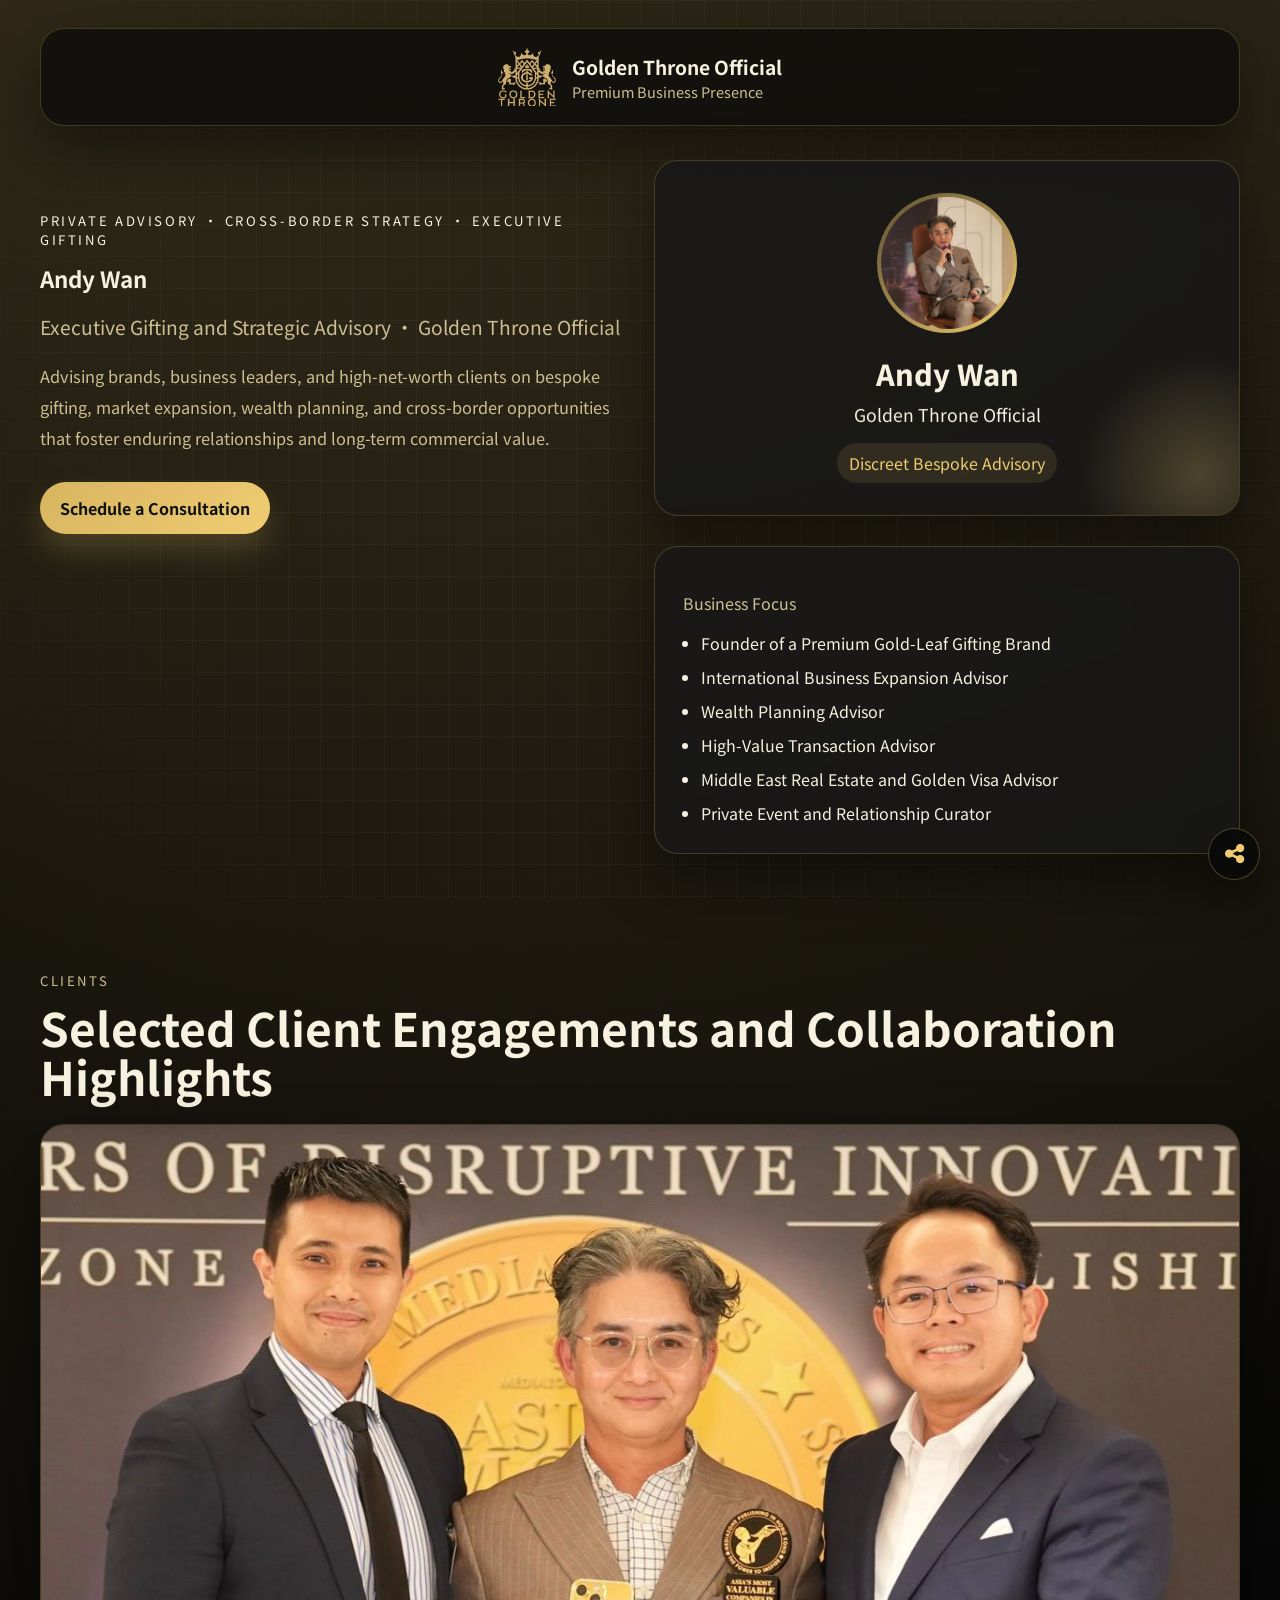
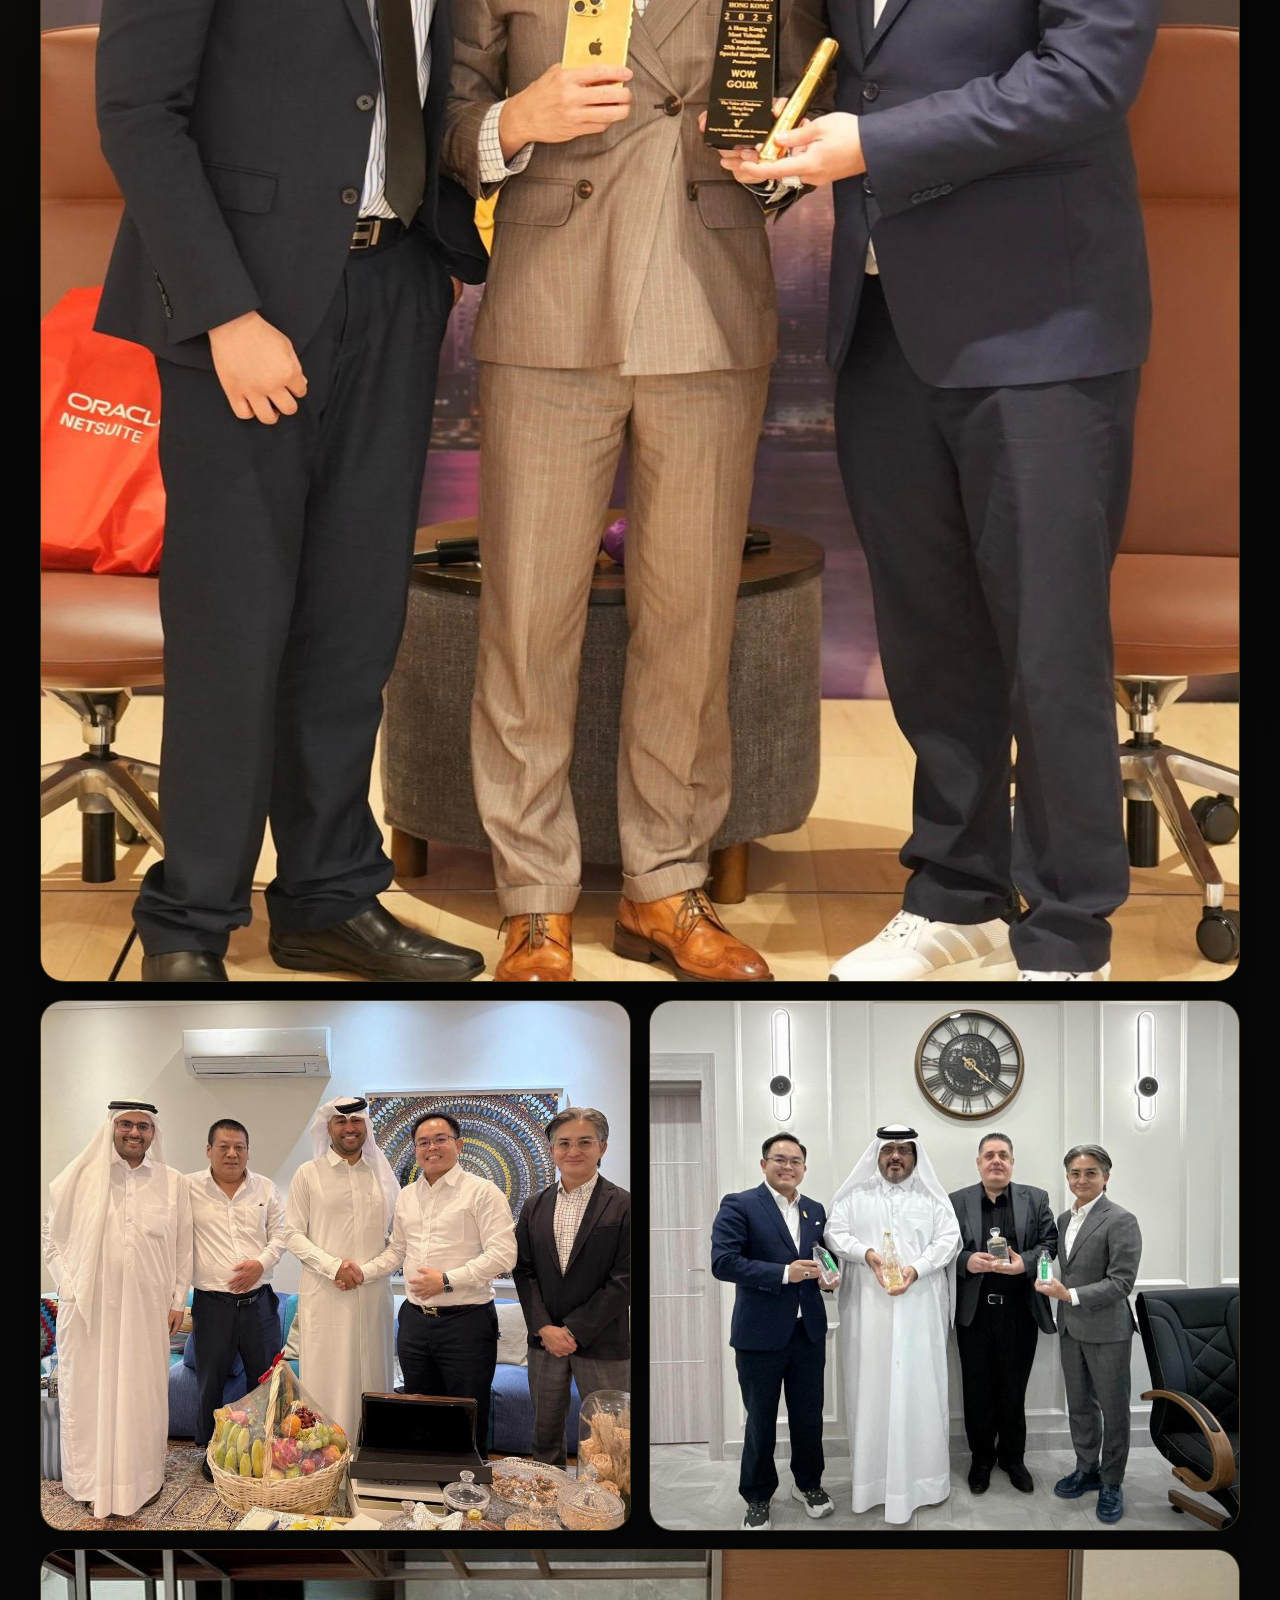
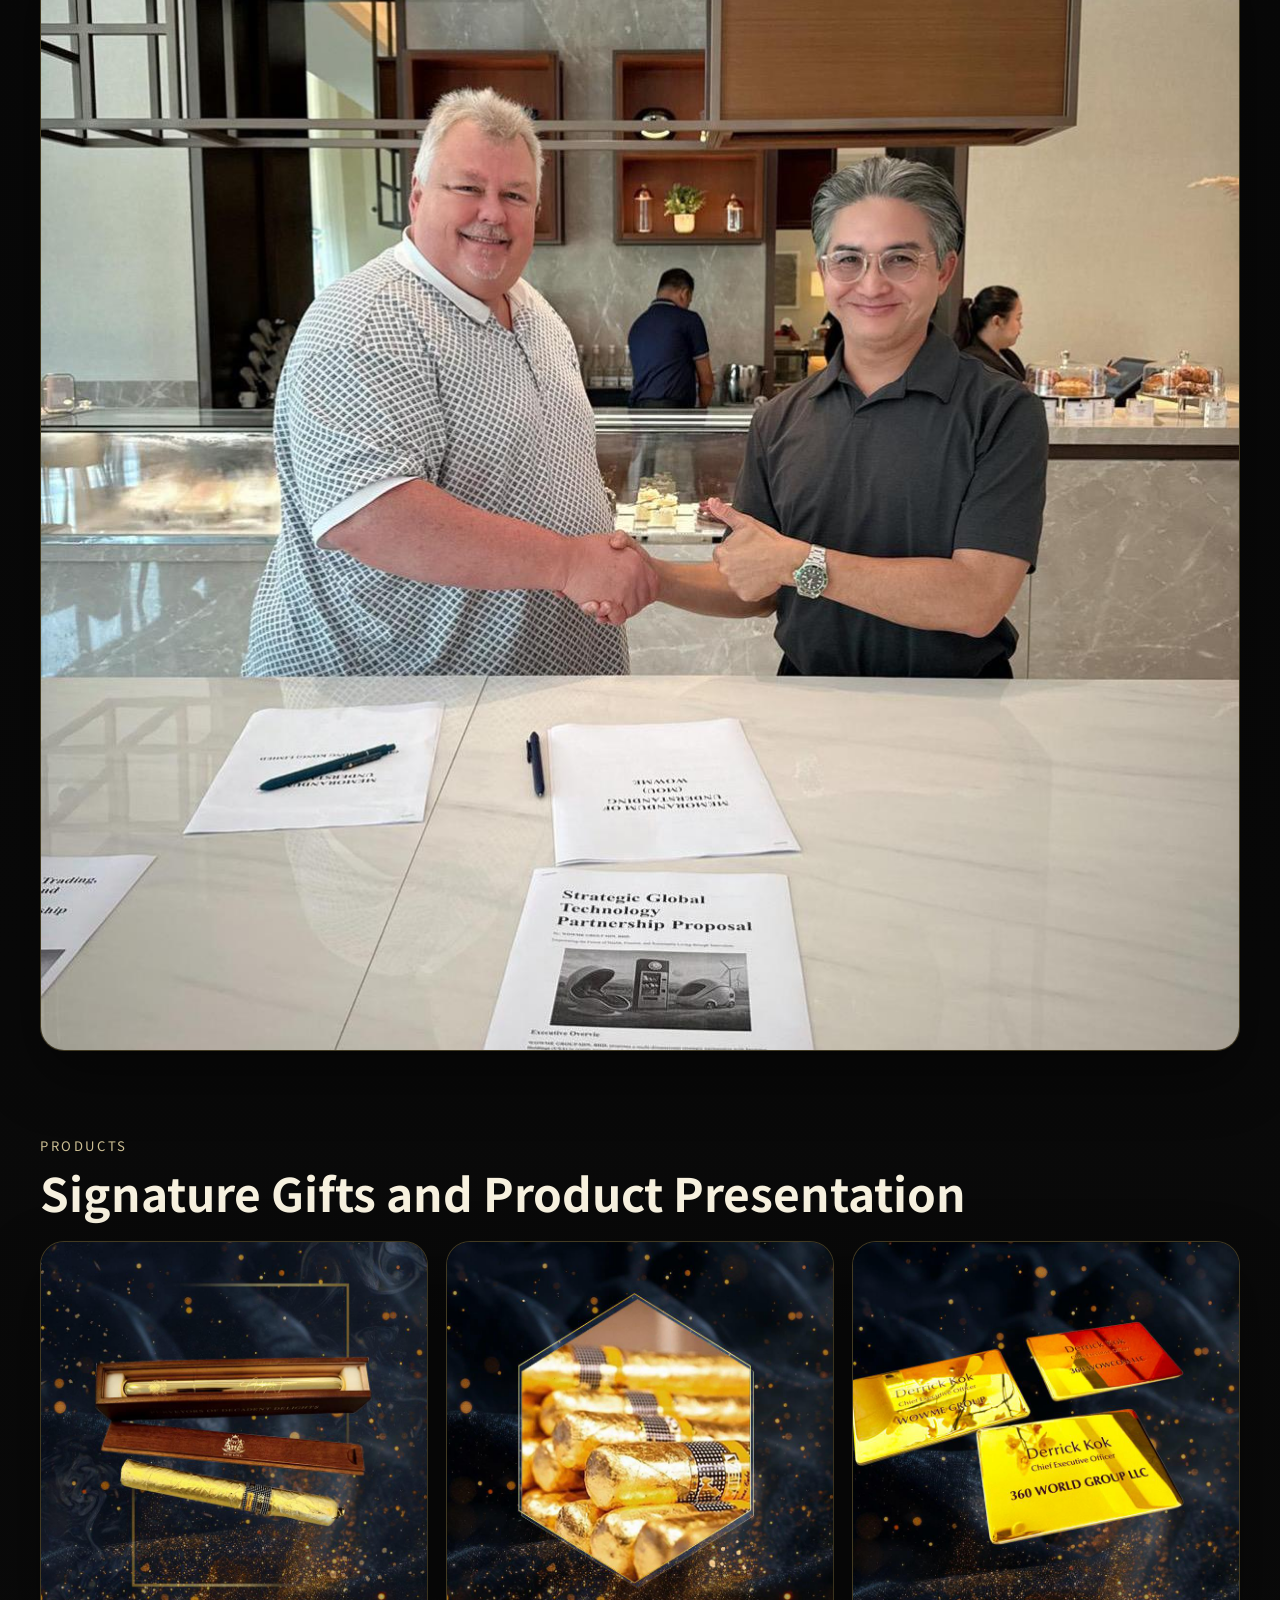
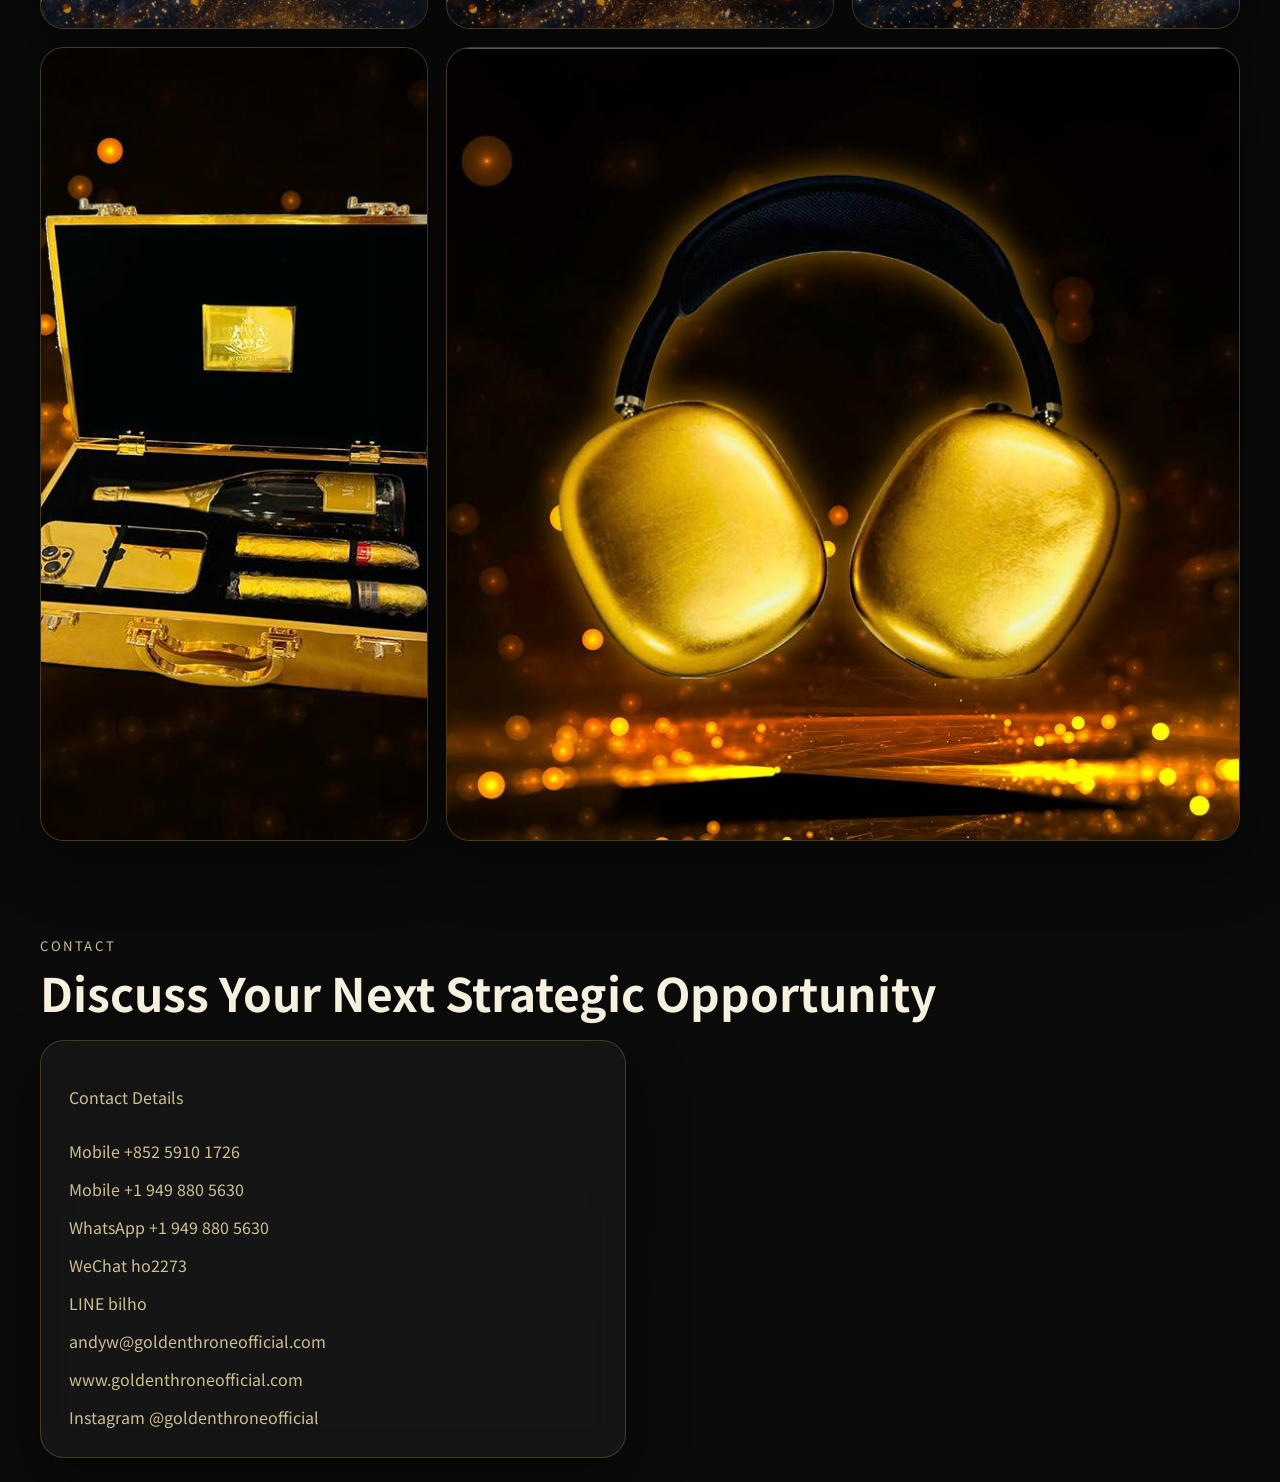
==== index.html @ 856edc9c "Add Andy namecard site and VPS deploy scripts for card3.cyber.beast.tech. Co-authored-by: Cursor <cu" ====
<!DOCTYPE html>
<html lang="en">
<head>
  <meta charset="UTF-8" />
  <meta name="viewport" content="width=device-width, initial-scale=1.0" />
  <title>Andy | Golden Throne Official</title>
  <meta name="description" content="Andy Wan | Executive gifting, strategic advisory, wealth planning, and international business development. Official website for Golden Throne Official." />
  <link rel="preconnect" href="https://fonts.googleapis.com" />
  <link rel="preconnect" href="https://fonts.gstatic.com" crossorigin />
  <link href="https://fonts.googleapis.com/css2?family=Noto+Sans+TC:wght@400;500;600;700;800&family=Playfair+Display:wght@600;700;800&display=swap" rel="stylesheet" />
  <link rel="stylesheet" href="https://cdnjs.cloudflare.com/ajax/libs/font-awesome/6.7.2/css/all.min.css" integrity="sha512-Evv84Mr4kqVGRNSgIGL/F/aIDqQb7xQ2vcrdIwxfjThSH8CSR7PBEakCr51Ck+w+/U6swU2Im1vVX0SVk9ABhg==" crossorigin="anonymous" referrerpolicy="no-referrer" />
  <link rel="stylesheet" href="styles.css" />
</head>
<body>
  <div class="page-shell">
    <header class="hero">
      <nav class="topbar">
        <div class="brand-mark">
          <img src="img/gt-logo.png" alt="Golden Throne Official logo" />
        </div>
        <div class="brand-copy">
          <span class="brand-title">Golden Throne Official</span>
          <span class="brand-subtitle">Premium Business Presence</span>
        </div>
      </nav>

      <div class="hero-grid">
        <div class="hero-copy reveal">
          <p class="eyebrow">Private Advisory · Cross-Border Strategy · Executive Gifting</p>
          <h1>Andy Wan</h1>
          <p class="hero-role">Executive Gifting and Strategic Advisory · Golden Throne Official</p>
          <p class="hero-description">
            Advising brands, business leaders, and high-net-worth clients on bespoke gifting, market expansion, wealth planning, and cross-border opportunities that foster enduring relationships and long-term commercial value.
          </p>

          <div class="hero-actions">
            <a class="button button-primary" href="#contact">Schedule a Consultation</a>
          </div>
        </div>

        <div class="hero-visual reveal">
          <div class="portrait-card floating-card">
            <div class="portrait-ring">
              <img class="portrait-avatar-image" src="img/goldenthrone-profilepic.jpeg" alt="Andy profile photo" />
            </div>
            <div class="portrait-content">
              <p class="portrait-name">Andy Wan</p>
              <p class="portrait-company">Golden Throne Official</p>
              <p class="portrait-tag">Discreet Bespoke Advisory</p>
            </div>
          </div>

          <div class="highlight-panel">
            <p class="panel-label">Business Focus</p>
            <ul>
              <li>Founder of a Premium Gold-Leaf Gifting Brand</li>
              <li>International Business Expansion Advisor</li>
              <li>Wealth Planning Advisor</li>
              <li>High-Value Transaction Advisor</li>
              <li>Middle East Real Estate and Golden Visa Advisor</li>
              <li>Private Event and Relationship Curator</li>
            </ul>
          </div>
        </div>
      </div>
    </header>

    <main>
      <section class="section reveal" id="clients">
        <div class="section-heading">
          <p class="section-kicker">Clients</p>
          <h2>Selected Client Engagements and Collaboration Highlights</h2>
        </div>
        <div class="gallery-grid gallery-grid-clients">
          <figure class="gallery-card gallery-card-large">
            <img src="img/goldenthrone-clients1.jpeg" alt="Golden Throne client photo 1" />
          </figure>
          <figure class="gallery-card">
            <img src="img/goldenthrone-clients2.jpeg" alt="Golden Throne client photo 2" />
          </figure>
          <figure class="gallery-card">
            <img src="img/goldenthrone-clients3.jpeg" alt="Golden Throne client photo 3" />
          </figure>
          <figure class="gallery-card gallery-card-wide">
            <img src="img/goldenthrone-clients4.jpeg" alt="Golden Throne client photo 4" />
          </figure>
        </div>
      </section>

      <section class="section reveal" id="products">
        <div class="section-heading">
          <p class="section-kicker">Products</p>
          <h2>Signature Gifts and Product Presentation</h2>
        </div>
        <div class="gallery-grid gallery-grid-products">
          <figure class="gallery-card">
            <img src="img/goldenthrone-products1.jpeg" alt="Golden Throne product photo 1" />
          </figure>
          <figure class="gallery-card">
            <img src="img/goldenthrone-products2.jpeg" alt="Golden Throne product photo 2" />
          </figure>
          <figure class="gallery-card gallery-card-tall">
            <img src="img/goldenthrone-products3.jpeg" alt="Golden Throne product photo 3" />
          </figure>
          <figure class="gallery-card">
            <img src="img/goldenthrone-products4.jpeg" alt="Golden Throne product photo 4" />
          </figure>
          <figure class="gallery-card gallery-card-wide">
            <img src="img/goldenthrone-products5.jpeg" alt="Golden Throne product photo 5" />
          </figure>
        </div>
      </section>

      <section class="section section-accent reveal" id="contact">
        <div class="section-heading">
          <p class="section-kicker">Contact</p>
          <h2>Discuss Your Next Strategic Opportunity</h2>
        </div>

        <div class="contact-grid">
          <div class="contact-panel">
            <p class="contact-label">Contact Details</p>
            <a href="tel:+85259101726">Mobile +852 5910 1726</a>
            <a href="tel:+19498805630">Mobile +1 949 880 5630</a>
            <a href="https://api.whatsapp.com/send/?phone=19498805630&text=Hello%20I%20am%20" target="_blank" rel="noreferrer">WhatsApp +1 949 880 5630</a>
            <a href="weixin://dl/chat?ho2273">WeChat ho2273</a>
            <a href="https://line.me/ti/p/~bilho" target="_blank" rel="noreferrer">LINE bilho</a>
            <a href="mailto:andyw@goldenthroneofficial.com">andyw@goldenthroneofficial.com</a>
            <a href="https://www.goldenthroneofficial.com" target="_blank" rel="noreferrer">www.goldenthroneofficial.com</a>
            <a href="https://www.instagram.com/goldenthroneofficial/" target="_blank" rel="noreferrer">Instagram @goldenthroneofficial</a>
          </div>
        </div>
      </section>
    </main>

    <div class="floating-contact-widget" aria-label="Quick contact actions">
      <div class="floating-contact-actions" id="floatingContactActions">
        <a class="floating-contact-link" href="tel:+85259101726" aria-label="Call Andy">
          <span class="floating-contact-icon" aria-hidden="true"><i class="fa-solid fa-phone"></i></span>
        </a>
        <a class="floating-contact-link" href="https://wa.me/85259101726" target="_blank" rel="noreferrer" aria-label="Chat on WhatsApp">
          <span class="floating-contact-icon" aria-hidden="true"><i class="fa-brands fa-whatsapp"></i></span>
        </a>
        <a class="floating-contact-link" href="weixin://dl/chat?ho2273" aria-label="Chat on WeChat">
          <span class="floating-contact-icon" aria-hidden="true"><i class="fa-brands fa-weixin"></i></span>
        </a>
        <a class="floating-contact-link" href="https://line.me/ti/p/~bilho" target="_blank" rel="noreferrer" aria-label="Chat on LINE">
          <span class="floating-contact-icon" aria-hidden="true"><i class="fa-brands fa-line"></i></span>
        </a>
        <a class="floating-contact-link" href="mailto:andyw@goldenthroneofficial.com" aria-label="Email Andy">
          <span class="floating-contact-icon" aria-hidden="true"><i class="fa-solid fa-envelope"></i></span>
        </a>
        <a class="floating-contact-link" href="https://www.instagram.com/goldenthroneofficial/" target="_blank" rel="noreferrer" aria-label="Follow on Instagram">
          <span class="floating-contact-icon" aria-hidden="true"><i class="fa-brands fa-instagram"></i></span>
        </a>
      </div>
      <button class="floating-contact-toggle" id="floatingContactToggle" type="button" aria-label="Open contact actions" aria-expanded="false" aria-controls="floatingContactActions">
        <span class="floating-contact-icon" aria-hidden="true"><i class="fa-solid fa-share-nodes"></i></span>
      </button>
    </div>
  </div>

  <script src="script.js"></script>
</body>
</html>
---- styles.css ----
:root {
  --bg: #090909;
  --bg-soft: #121212;
  --panel: rgba(24, 24, 24, 0.82);
  --panel-border: rgba(255, 215, 90, 0.2);
  --text: #f7f1df;
  --muted: #cdbf94;
  --gold: #d7b45f;
  --gold-strong: #f0cd72;
  --shadow: 0 24px 60px rgba(0, 0, 0, 0.45);
}

* {
  box-sizing: border-box;
}

html {
  scroll-behavior: smooth;
}

body {
  margin: 0;
  font-family: 'Noto Sans TC', sans-serif;
  background:
    radial-gradient(circle at top left, rgba(215, 180, 95, 0.18), transparent 30%),
    radial-gradient(circle at top right, rgba(240, 205, 114, 0.1), transparent 25%),
    linear-gradient(180deg, #050505 0%, #0b0b0b 100%);
  color: var(--text);
}

body::before {
  content: '';
  position: fixed;
  inset: 0;
  pointer-events: none;
  background-image: linear-gradient(rgba(255,255,255,0.03) 1px, transparent 1px), linear-gradient(90deg, rgba(255,255,255,0.03) 1px, transparent 1px);
  background-size: 32px 32px;
  mask-image: radial-gradient(circle at center, black 55%, transparent 100%);
}

img {
  max-width: 100%;
  display: block;
}

.page-shell {
  width: min(1200px, calc(100% - 32px));
  margin: 0 auto;
}

.brand-title,
.portrait-name,
.section-heading h2,
.hero h1 {
  overflow-wrap: anywhere;
}

.hero {
  min-height: 100vh;
  padding: 28px 0 56px;
}

.topbar {
  display: flex;
  align-items: center;
  justify-content: center;
  gap: 16px;
  padding: 19px 22px;
  margin-bottom: 40px;
  border: 1px solid var(--panel-border);
  border-radius: 24px;
  background: rgba(10, 10, 10, 0.72);
  backdrop-filter: blur(16px);
  box-shadow: var(--shadow);
}

.brand-mark {
  width: 58px;
  height: 58px;
  display: grid;
  place-items: center;
  border-radius: 0;
  background: transparent;
  color: inherit;
  font-weight: 800;
  overflow: hidden;
}

.brand-copy {
  margin-right: 0;
}

.brand-mark img {
  width: 100%;
  height: 100%;
  object-fit: contain;
}

.brand-title,
.brand-subtitle {
  display: block;
}

.brand-title {
  font-weight: 700;
  font-size: 1.2rem;
}

.brand-subtitle {
  font-size: 0.91rem;
}

.brand-subtitle,
.hero-description,
.section-kicker,
.contact-label,
.panel-label,
.markets-label,
.form-note,
.service-card p,
.about-card p,
.contact-panel a,
.hero-role {
  color: var(--muted);
}

.topbar-link,
.button {
  text-decoration: none;
  transition: transform 0.25s ease, box-shadow 0.25s ease, background 0.25s ease;
}

.topbar-link {
  color: #111;
  background: linear-gradient(135deg, var(--gold), var(--gold-strong));
  padding: 12px 18px;
  border-radius: 999px;
  font-weight: 700;
  white-space: nowrap;
}

.hero-grid,
.about-grid,
.contact-grid {
  display: grid;
  gap: 28px;
  grid-template-columns: repeat(2, minmax(0, 1fr));
}

.hero-stats {
  grid-column: 1 / -1;
}

.hero-copy {
  padding: 32px 0;
}

.eyebrow,
.section-kicker {
  text-transform: uppercase;
  letter-spacing: 0.2em;
  font-size: 0.82rem;
}

.section-heading h2 {
  margin: 0;
  line-height: 1.05;
}

.hero h1 {
  font-size: 1.4rem;
  font-family: 'Noto Sans TC', sans-serif;
  font-weight: 700;
  margin: 12px 0 4px;
  color: var(--text);
}

.hero-role {
  font-size: 1.2rem;
  margin-bottom: 20px;
}

.hero-description {
  max-width: 640px;
  font-size: 1.02rem;
  line-height: 1.9;
}

.hero-actions {
  display: flex;
  flex-wrap: wrap;
  gap: 14px;
  margin: 28px 0 30px;
}

.button {
  display: inline-flex;
  align-items: center;
  justify-content: center;
  min-width: 148px;
  padding: 14px 20px;
  border-radius: 999px;
  font-weight: 700;
}

.button-primary {
  color: #111;
  background: linear-gradient(135deg, var(--gold), var(--gold-strong));
  box-shadow: 0 16px 30px rgba(215, 180, 95, 0.22);
}

.button-secondary {
  color: var(--text);
  border: 1px solid var(--panel-border);
  background: rgba(255, 255, 255, 0.03);
}

.hero-stats,
.market-tags,
.services-grid {
  display: grid;
  gap: 16px;
}

.hero-stats {
  grid-template-columns: repeat(3, minmax(0, 1fr));
}

.stat-card,
.about-card,
.markets-card,
.service-card,
.contact-panel,
.inquiry-form,
.highlight-panel,
.portrait-card {
  border: 1px solid var(--panel-border);
  background: var(--panel);
  backdrop-filter: blur(18px);
  border-radius: 24px;
  box-shadow: var(--shadow);
}

.stat-card {
  padding: 18px;
}

.stat-card strong {
  display: block;
  color: var(--gold-strong);
  font-size: 1.4rem;
}

.hero-visual {
  position: relative;
  display: grid;
  align-content: center;
  gap: 24px;
}

.portrait-card {
  padding: 32px;
  position: relative;
  overflow: hidden;
  display: flex;
  flex-direction: column;
  align-items: center;
  text-align: center;
}

.portrait-card::after {
  content: '';
  position: absolute;
  inset: auto -80px -80px auto;
  width: 240px;
  height: 240px;
  background: radial-gradient(circle, rgba(240, 205, 114, 0.24), transparent 70%);
}

.portrait-ring {
  width: 140px;
  height: 140px;
  margin: 0 auto 20px;
  padding: 4px;
  border-radius: 50%;
  background: linear-gradient(135deg, rgba(215, 180, 95, 0.35), rgba(240, 205, 114, 1));
}

.portrait-avatar {
  width: 100%;
  height: 100%;
  display: grid;
  place-items: center;
  border-radius: 50%;
  background: linear-gradient(135deg, #2f2f2f, #0d0d0d);
  color: var(--gold-strong);
  font-family: 'Playfair Display', serif;
  font-size: 3rem;
  font-weight: 800;
}

.portrait-avatar-image {
  width: 100%;
  height: 100%;
  object-fit: cover;
  border-radius: 50%;
  display: block;
}

.portrait-name {
  font-size: 1.8rem;
  font-weight: 800;
  margin: 0 0 8px;
}

.portrait-company,
.portrait-tag {
  margin: 0;
}

.portrait-company {
  font-size: 1.1rem;
}

.portrait-tag {
  display: inline-flex;
  margin-top: 16px;
  padding: 8px 12px;
  border-radius: 999px;
  background: rgba(215, 180, 95, 0.12);
  color: var(--gold-strong);
}

.highlight-panel {
  padding: 28px;
}

.highlight-panel ul {
  margin: 14px 0 0;
  padding-left: 18px;
  display: grid;
  gap: 10px;
}

.section {
  padding: 48px 0 24px;
}

.section-dark,
.section-accent {
  margin-top: 10px;
}

.section-heading {
  margin-bottom: 24px;
}

.section-heading h2 {
  font-family: 'Noto Sans TC', sans-serif;
  font-size: clamp(1.6rem, 4vw, 2.88rem);
  font-weight: 700;
}

.about-card,
.markets-card,
.contact-panel,
.inquiry-form {
  padding: 28px;
}

.about-card p {
  line-height: 1.9;
}

.market-tags {
  grid-template-columns: repeat(3, minmax(0, 1fr));
  margin-top: 18px;
}

.market-tags span {
  display: inline-flex;
  justify-content: center;
  padding: 12px 10px;
  border-radius: 14px;
  border: 1px solid rgba(240, 205, 114, 0.18);
  background: rgba(255, 255, 255, 0.03);
}

.services-grid {
  grid-template-columns: repeat(3, minmax(0, 1fr));
}

.gallery-grid {
  display: grid;
  gap: 18px;
}

.gallery-grid-clients {
  grid-template-columns: repeat(2, minmax(0, 1fr));
}

.gallery-grid-products {
  grid-template-columns: repeat(3, minmax(0, 1fr));
}

.gallery-card {
  margin: 0;
  min-height: 320px;
  overflow: hidden;
  border: 1px solid var(--panel-border);
  background: var(--panel);
  border-radius: 24px;
  box-shadow: var(--shadow);
  position: relative;
}

.gallery-card img {
  width: 100%;
  height: 100%;
  object-fit: cover;
  transition: transform 0.45s ease, filter 0.45s ease;
}

.gallery-card:hover img {
  transform: scale(1.04);
  filter: saturate(1.05) contrast(1.02);
}

.gallery-card-large {
  grid-column: span 2;
  min-height: 360px;
}

.gallery-card-wide {
  grid-column: span 2;
  min-height: 340px;
}

.gallery-card-tall {
  grid-column: span 1;
  grid-row: span 1;
  min-height: 320px;
}

.service-card {
  padding: 24px;
  transform-style: preserve-3d;
}

.service-card span {
  color: var(--gold-strong);
  font-weight: 800;
}

.service-card h3 {
  margin: 14px 0 10px;
}

.contact-panel {
  display: grid;
  gap: 14px;
}

.contact-panel a {
  text-decoration: none;
  overflow-wrap: anywhere;
}

.inquiry-form {
  display: grid;
  gap: 16px;
}

.inquiry-form label {
  display: grid;
  gap: 8px;
}

.inquiry-form span {
  color: var(--text);
  font-weight: 600;
}

.inquiry-form input,
.inquiry-form textarea {
  width: 100%;
  border: 1px solid rgba(240, 205, 114, 0.16);
  border-radius: 16px;
  background: rgba(255, 255, 255, 0.04);
  color: var(--text);
  padding: 14px 16px;
  font: inherit;
}

.inquiry-form input:focus,
.inquiry-form textarea:focus {
  outline: 1px solid rgba(240, 205, 114, 0.45);
  border-color: rgba(240, 205, 114, 0.45);
}

.button-full {
  width: 100%;
  border: 0;
  cursor: pointer;
}

.floating-contact-widget {
  position: fixed;
  right: 20px;
  bottom: 20px;
  z-index: 30;
  display: flex;
  flex-direction: column;
  align-items: flex-end;
  gap: 10px;
}

.floating-contact-actions {
  display: flex;
  flex-direction: column;
  align-items: flex-end;
  gap: 10px;
  opacity: 0;
  transform: translateY(8px) scale(0.96);
  pointer-events: none;
  transition: opacity 0.22s ease, transform 0.22s ease;
}

.floating-contact-widget.is-open .floating-contact-actions {
  opacity: 1;
  transform: translateY(0) scale(1);
  pointer-events: auto;
}

.floating-contact-link,
.floating-contact-toggle {
  display: inline-flex;
  align-items: center;
  justify-content: center;
  width: 52px;
  height: 52px;
  border-radius: 50%;
  border: 1px solid rgba(240, 205, 114, 0.28);
  background: rgba(10, 10, 10, 0.88);
  backdrop-filter: blur(16px);
  box-shadow: 0 18px 40px rgba(0, 0, 0, 0.35);
  color: var(--text);
  text-decoration: none;
  transition: transform 0.25s ease, background 0.25s ease, border-color 0.25s ease;
}

.floating-contact-toggle {
  cursor: pointer;
}

.floating-contact-link:hover,
.floating-contact-toggle:hover {
  transform: translateY(-2px);
  border-color: rgba(240, 205, 114, 0.5);
  background: rgba(20, 20, 20, 0.94);
}

.floating-contact-widget.is-open .floating-contact-toggle {
  border-color: rgba(240, 205, 114, 0.5);
}

.floating-contact-widget.is-open .floating-contact-toggle .floating-contact-icon {
  transform: rotate(45deg);
}

.floating-contact-icon {
  width: 100%;
  height: 100%;
  display: inline-flex;
  align-items: center;
  justify-content: center;
  border-radius: 50%;
  color: var(--gold-strong);
  font-weight: 800;
  font-size: 1rem;
  flex-shrink: 0;
  transition: transform 0.22s ease;
}

.floating-contact-icon i {
  font-size: 22px;
  line-height: 1;
}

.reveal {
  opacity: 0;
  transform: translateY(28px);
  transition: opacity 0.7s ease, transform 0.7s ease;
}

.reveal.is-visible {
  opacity: 1;
  transform: translateY(0);
}

.topbar-link:hover,
.button:hover {
  transform: translateY(-2px);
}

@media (max-width: 980px) {
  .section-heading h2 {
    font-size: clamp(1.3rem, 3.5vw, 1.8rem);
    line-height: 1.15;
  }

  .hero-grid,
  .about-grid,
  .contact-grid,
  .services-grid {
    grid-template-columns: 1fr;
  }

  .hero-stats,
  .market-tags {
    grid-template-columns: repeat(2, minmax(0, 1fr));
  }

  .hero {
    min-height: auto;
    padding: 24px 0 40px;
  }

  .hero-copy {
    padding: 12px 0 0;
  }

  .hero-description {
    max-width: 100%;
  }

  .hero-visual {
    gap: 18px;
  }

  .portrait-card,
  .highlight-panel,
  .about-card,
  .markets-card,
  .contact-panel,
  .inquiry-form,
  .service-card,
  .gallery-card {
    padding: 24px;
  }

  .gallery-card {
    min-height: 250px;
  }

  .gallery-grid-clients,
  .gallery-grid-products {
    grid-template-columns: repeat(2, minmax(0, 1fr));
  }

  .floating-contact-widget {
    right: 16px;
    bottom: 16px;
  }

  .floating-contact-actions {
    gap: 8px;
  }

  .floating-contact-link,
  .floating-contact-toggle {
    width: 48px;
    height: 48px;
  }

  .gallery-card,
  .gallery-card-large,
  .gallery-card-wide,
  .gallery-card-tall {
    grid-column: auto;
    grid-row: auto;
    min-height: 280px;
  }
}

@media (max-width: 640px) {
  .page-shell {
    width: min(100% - 16px, 1200px);
  }

  .floating-contact-widget {
    right: 12px;
    bottom: 12px;
    gap: 8px;
  }

  .floating-contact-actions {
    gap: 8px;
  }

  .floating-contact-link,
  .floating-contact-toggle {
    width: 44px;
    height: 44px;
  }

  .floating-contact-icon {
    font-size: 0.9rem;
  }

  .floating-contact-icon i {
    font-size: 20px;
  }

  .hero-grid {
    display: flex;
    flex-direction: column;
  }

  .hero-copy {
    display: flex;
    flex-direction: column;
  }

  .hero-visual {
    order: 1;
  }

  .hero-actions {
    order: 2;
  }

  .hero-stats {
    order: 3;
  }

  .topbar {
    flex-wrap: nowrap;
    align-items: center;
    justify-content: center;
    gap: 12px;
    padding: 14px;
    margin-bottom: 24px;
  }

  .brand-mark {
    width: 42px;
    height: 42px;
  }

  .brand-copy {
    flex: 0 1 auto;
    min-width: 0;
  }

  .brand-title {
    font-size: 0.96rem;
  }

  .brand-subtitle {
    font-size: 0.76rem;
    line-height: 1.4;
  }

  .topbar-link {
    width: 100%;
    justify-content: center;
    padding: 12px 16px;
  }

  .hero {
    padding: 12px 0 28px;
    min-height: auto;
  }

  .hero-grid,
  .about-grid,
  .contact-grid,
  .services-grid,
  .gallery-grid-clients,
  .gallery-grid-products {
    gap: 14px;
  }

  .hero-copy {
    padding: 0;
  }

  .eyebrow,
  .section-kicker {
    font-size: 0.72rem;
    letter-spacing: 0.16em;
  }

  .hero h1 {
    font-size: clamp(2.4rem, 12vw, 3.4rem);
    line-height: 1.04;
    margin: 10px 0;
  }

  .hero-role {
    font-size: 1rem;
    margin-bottom: 14px;
  }

  .hero-description,
  .about-card p,
  .service-card p,
  .contact-panel a,
  .inquiry-form input,
  .inquiry-form textarea {
    font-size: 0.95rem;
    line-height: 1.75;
  }

  .hero-actions {
    flex-direction: column;
    gap: 10px;
    margin: 20px 0 22px;
  }

  .button,
  .button-primary,
  .button-secondary {
    width: 100%;
    min-width: 0;
  }

  .hero-stats,
  .market-tags {
    grid-template-columns: 1fr;
    gap: 12px;
  }

  .stat-card {
    padding: 16px;
  }

  .stat-card strong {
    font-size: 1.2rem;
  }

  .hero-visual {
    gap: 14px;
  }

  .portrait-card,
  .highlight-panel,
  .about-card,
  .markets-card,
  .contact-panel,
  .inquiry-form,
  .service-card,
  .gallery-card {
    padding: 18px;
  }

  .portrait-ring {
    width: 112px;
    height: 112px;
    margin-bottom: 16px;
  }

  .portrait-name {
    font-size: 1.5rem;
  }

  .portrait-tag {
    margin-top: 12px;
    padding: 7px 10px;
    font-size: 0.85rem;
  }

  .highlight-panel ul {
    gap: 8px;
    padding-left: 16px;
  }

  .section {
    padding: 28px 0 10px;
  }

  .section-heading {
    margin-bottom: 16px;
  }

  .section-heading h2 {
    font-size: clamp(1.1rem, 5vw, 1.4rem);
    line-height: 1.2;
  }

  .market-tags span {
    padding: 10px 8px;
  }

  .gallery-grid-clients,
  .gallery-grid-products {
    grid-template-columns: 1fr;
  }

  .gallery-card,
  .gallery-card-large,
  .gallery-card-wide,
  .gallery-card-tall {
    min-height: 220px;
  }

  .services-grid {
    grid-template-columns: 1fr;
  }

  .contact-panel {
    gap: 12px;
  }

  .inquiry-form {
    gap: 14px;
  }

  .inquiry-form input,
  .inquiry-form textarea {
    padding: 12px 14px;
  }

  .portrait-card,
  .highlight-panel,
  .about-card,
  .markets-card,
  .contact-panel,
  .inquiry-form,
  .service-card,
  .gallery-card {
    border-radius: 20px;
  }
}
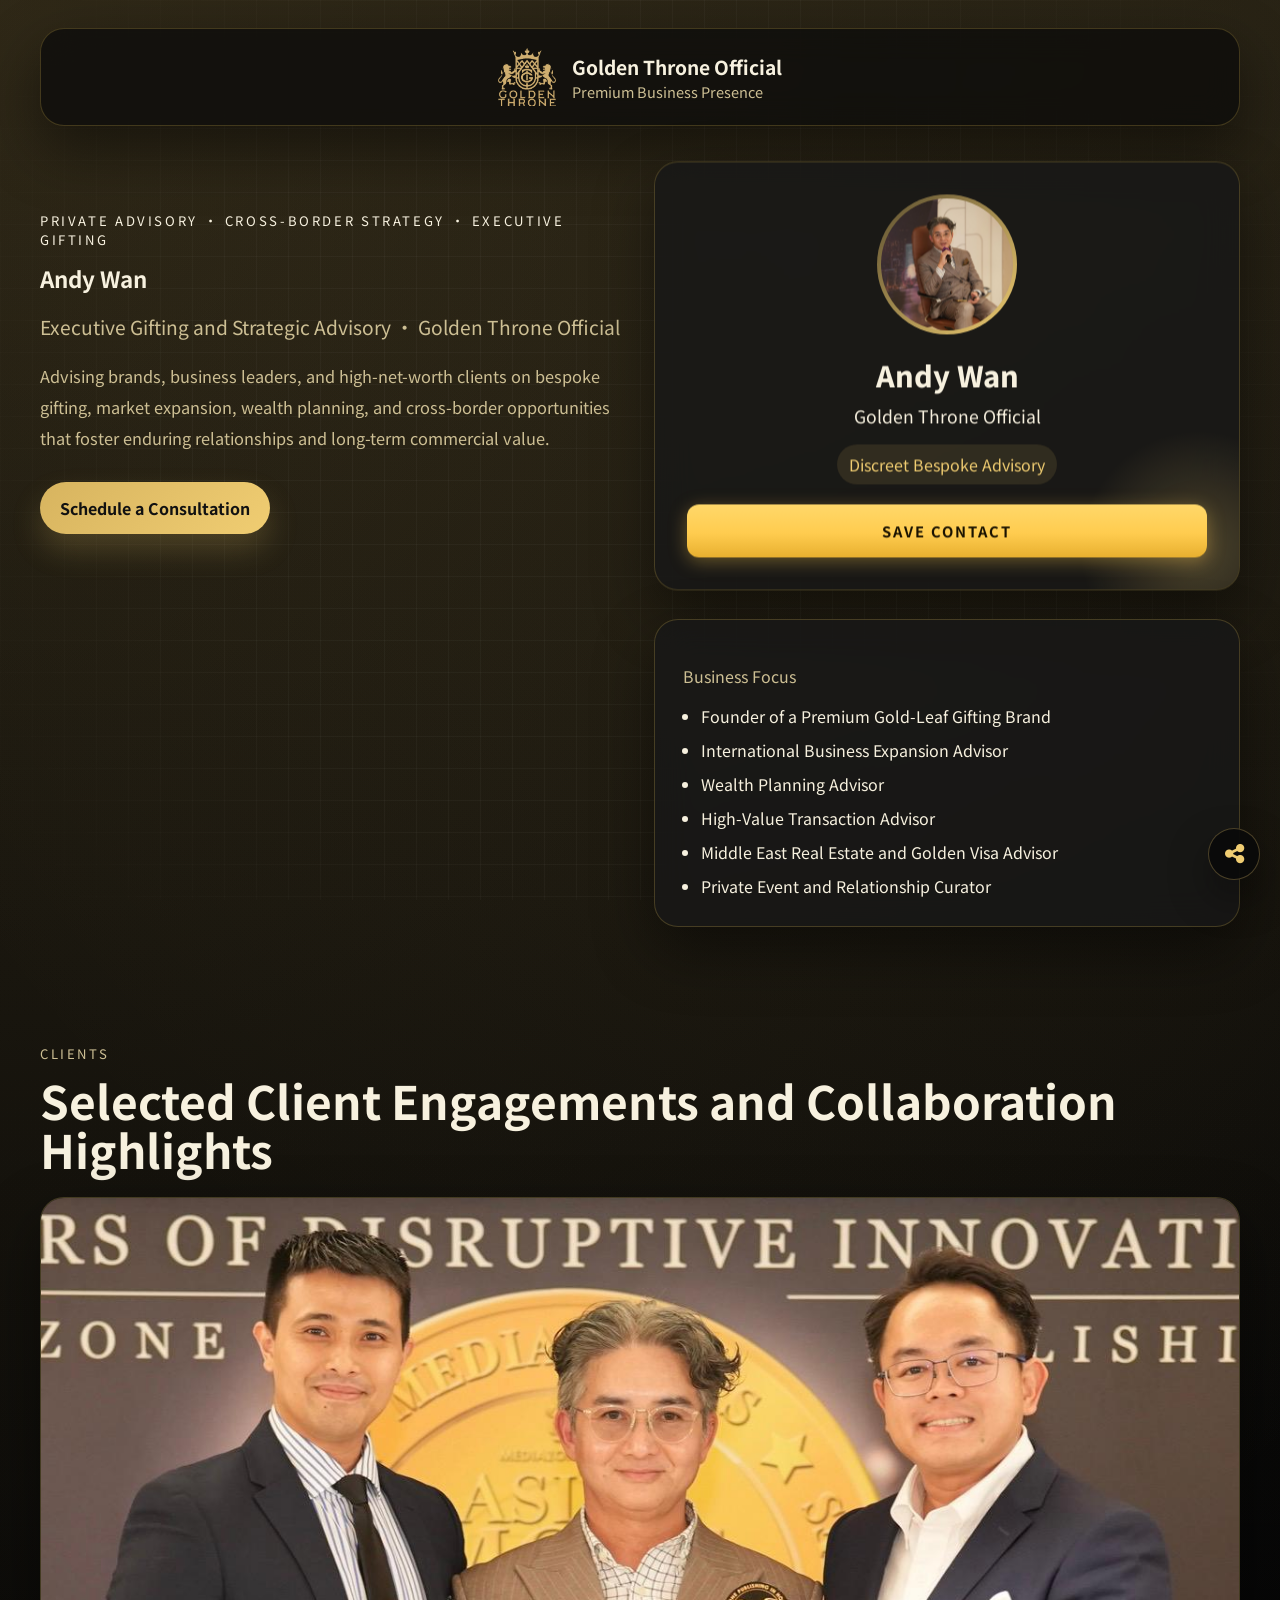
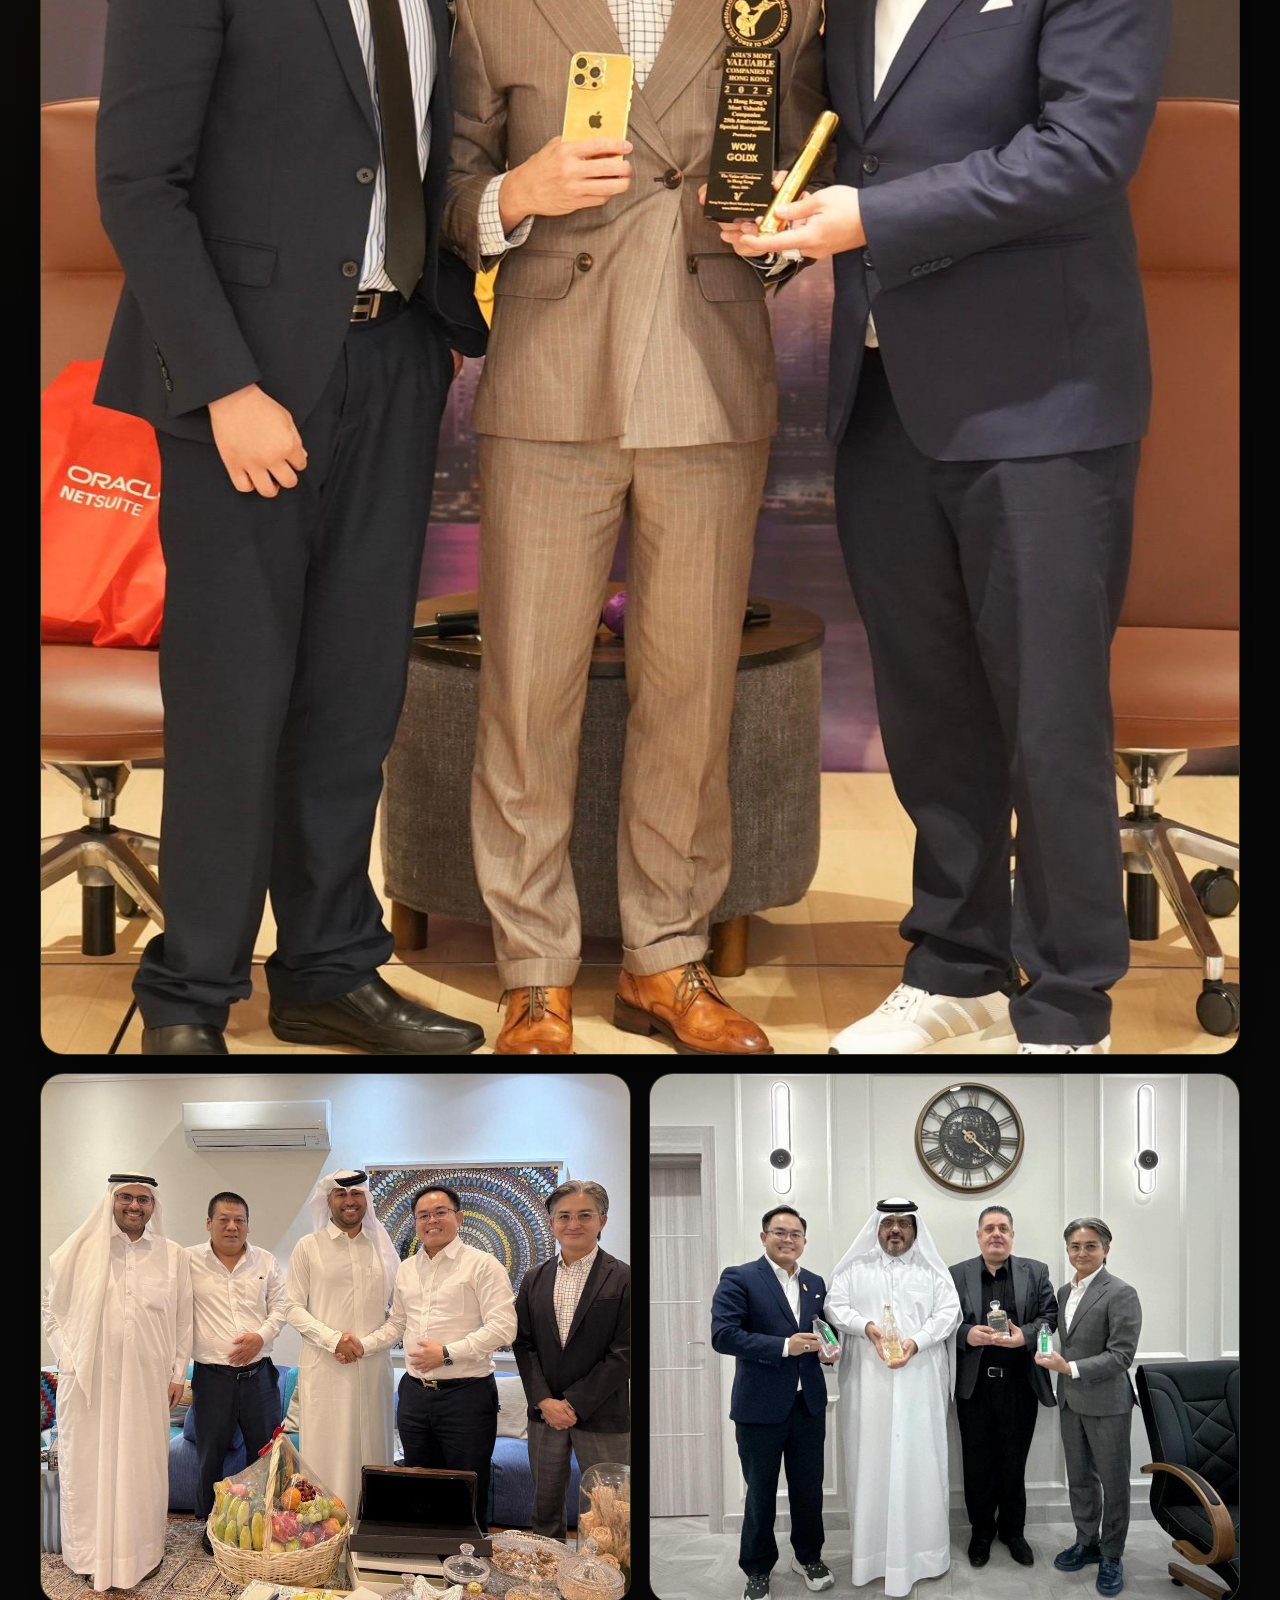
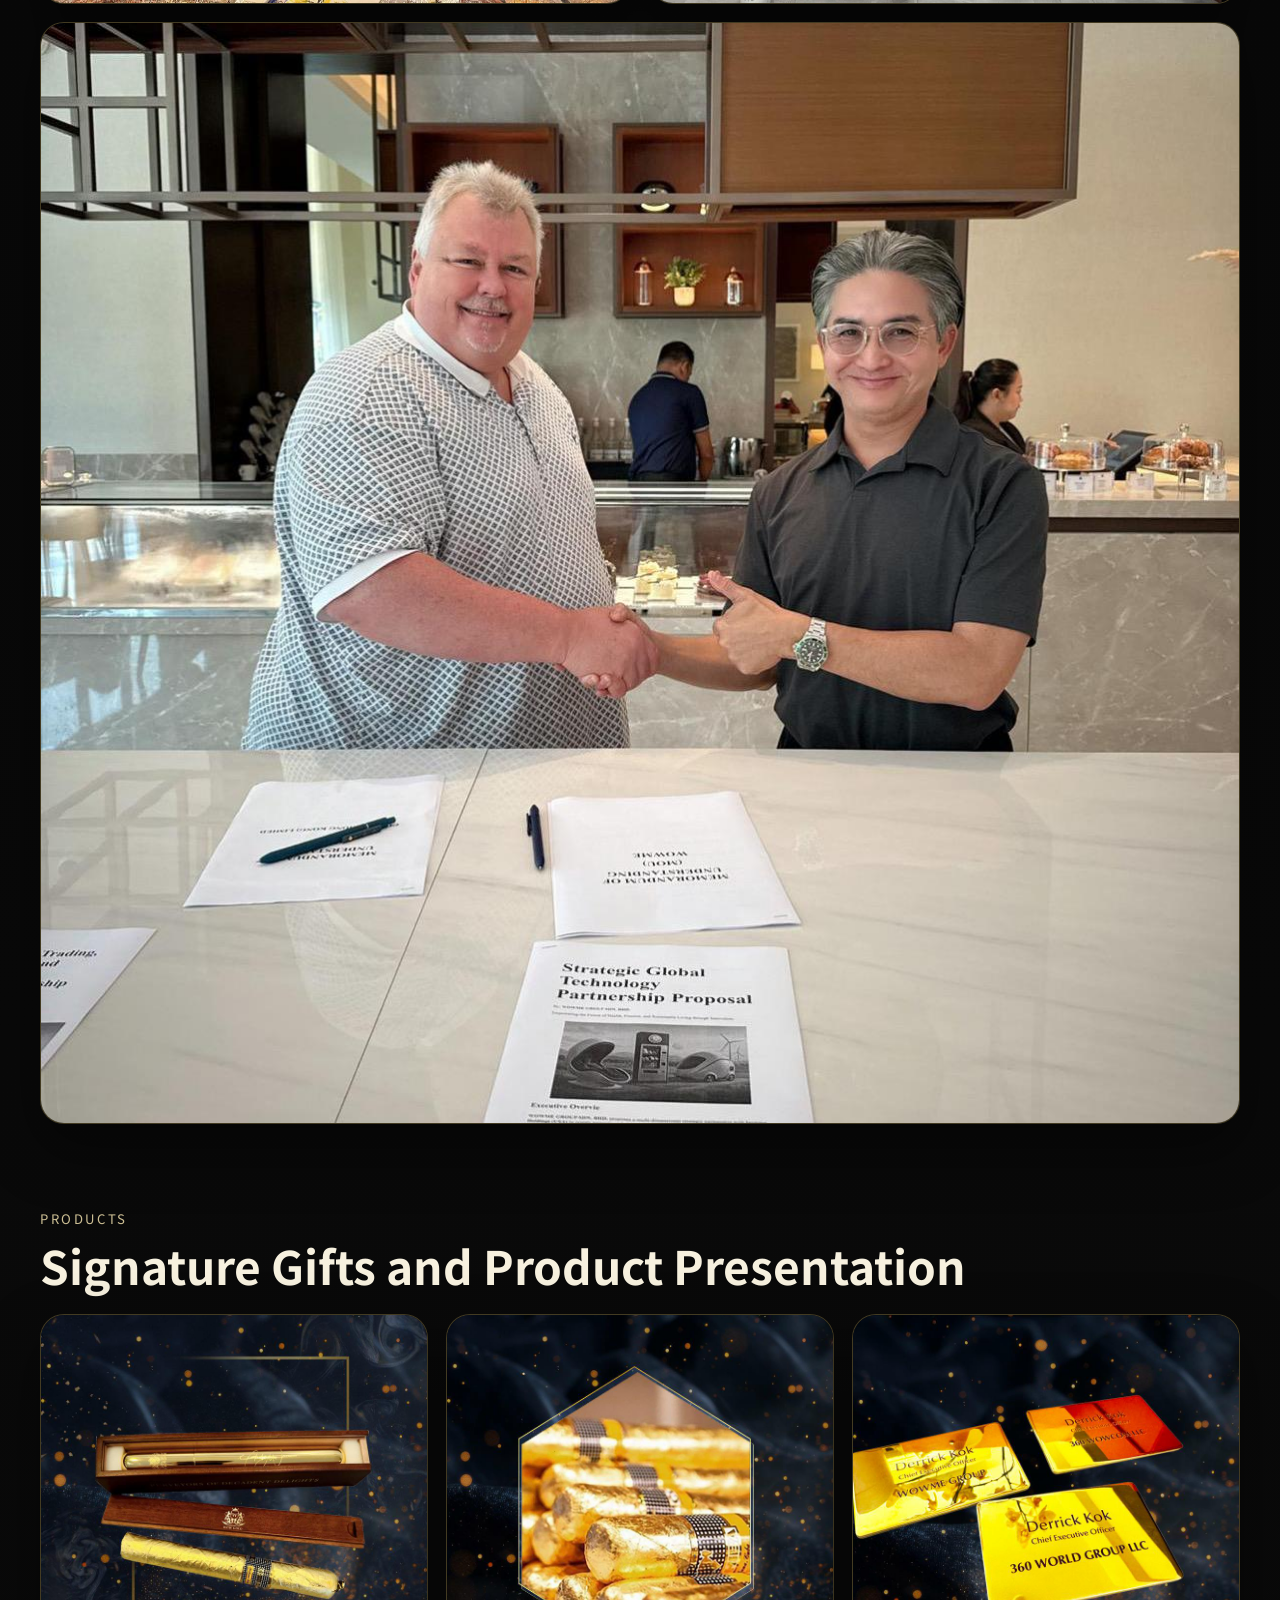
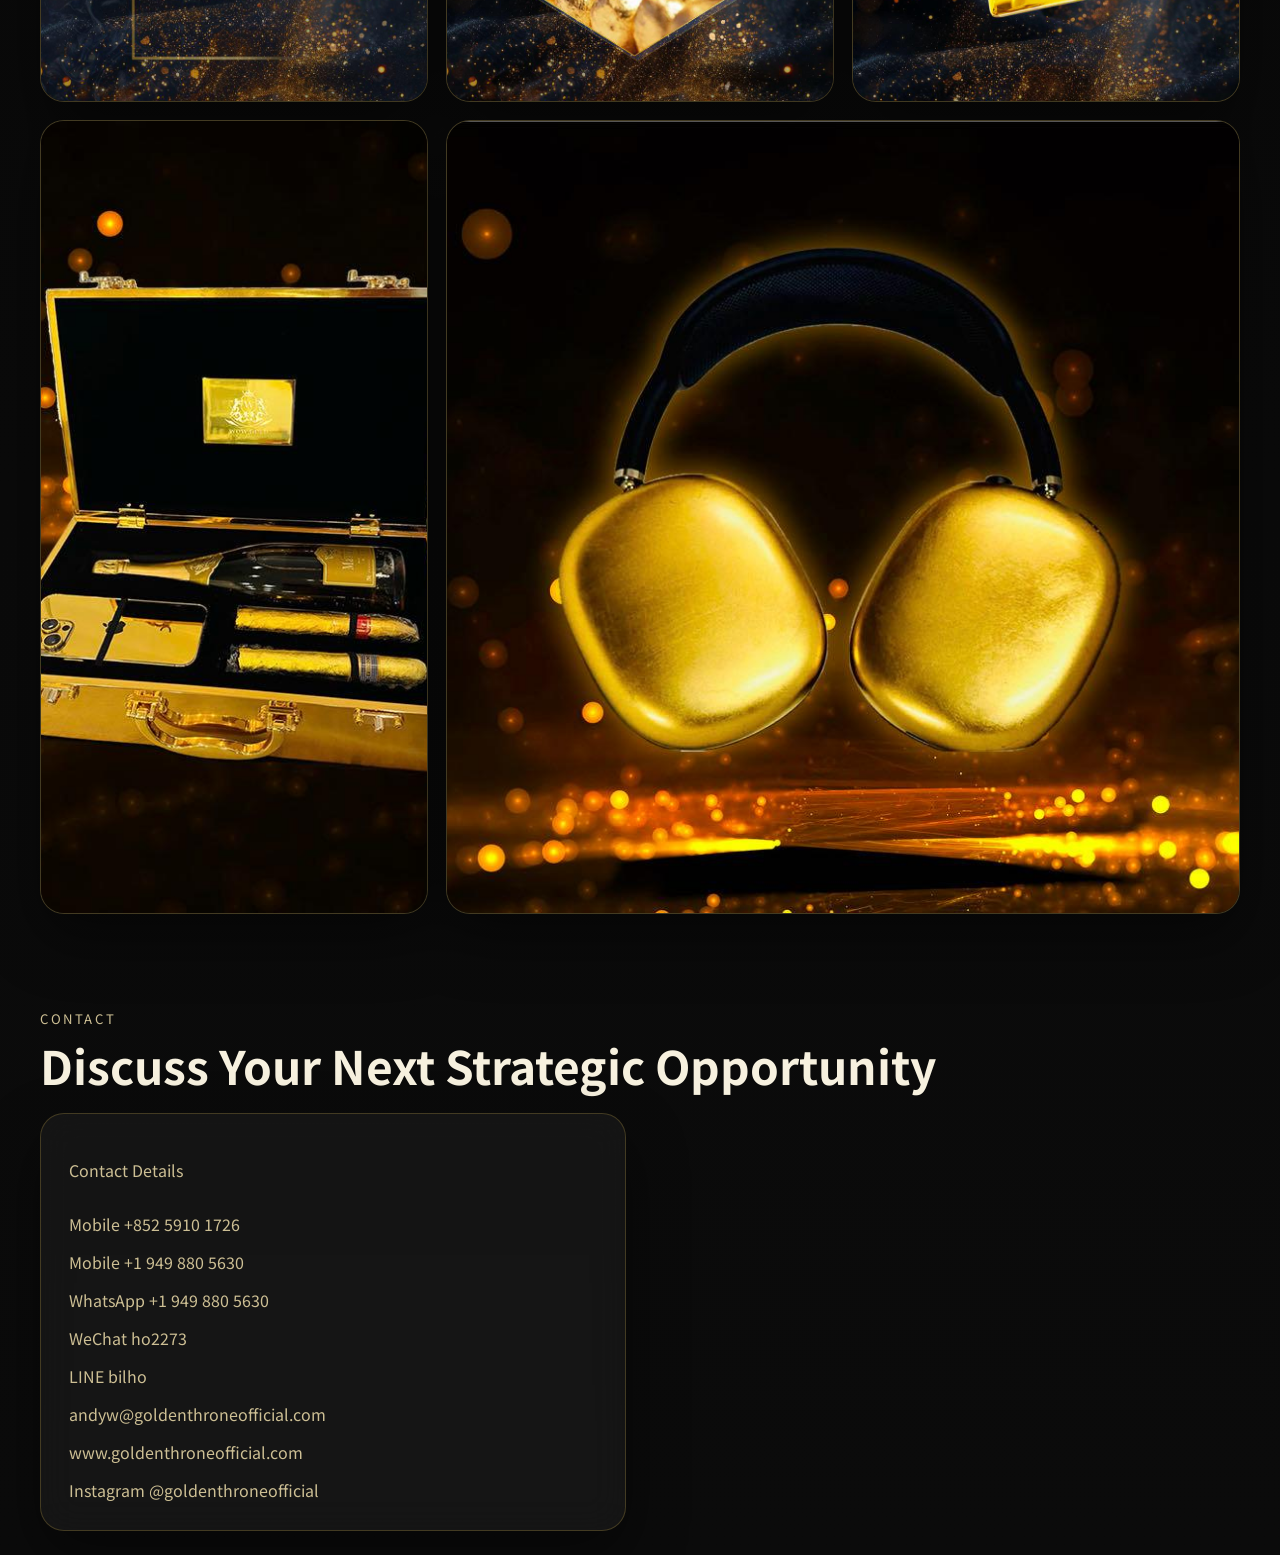
==== commit 97b86128: "Add SAVE CONTACT button and vCard for Andy namecard. Co-authored-by: Cursor <cursoragent@cursor.com>" ====
--- a/index.html
+++ b/index.html
@@ -48,6 +48,7 @@
               <p class="portrait-company">Golden Throne Official</p>
               <p class="portrait-tag">Discreet Bespoke Advisory</p>
             </div>
+            <a href="andy-wan.vcf" class="btn-save" download="Andy-Wan.vcf">SAVE CONTACT</a>
           </div>
 
           <div class="highlight-panel">
--- a/styles.css
+++ b/styles.css
@@ -329,6 +329,37 @@
   border-radius: 999px;
   background: rgba(215, 180, 95, 0.12);
   color: var(--gold-strong);
+}
+
+.btn-save {
+  display: block;
+  width: 100%;
+  margin-top: 20px;
+  padding: 16px 24px;
+  background: linear-gradient(180deg, #ffd86a 0%, #ffcc4f 55%, #e8b030 100%);
+  color: #1a1200;
+  font-family: 'Noto Sans TC', sans-serif;
+  font-size: 0.92rem;
+  font-weight: 700;
+  letter-spacing: 0.14em;
+  text-decoration: none;
+  text-align: center;
+  border: none;
+  border-radius: 12px;
+  cursor: pointer;
+  transition: transform 0.2s ease, box-shadow 0.2s ease;
+  box-shadow: 0 4px 18px rgba(255, 204, 79, 0.35);
+  position: relative;
+  z-index: 1;
+}
+
+.btn-save:hover {
+  transform: translateY(-1px);
+  box-shadow: 0 6px 22px rgba(255, 204, 79, 0.48);
+}
+
+.btn-save:active {
+  transform: translateY(0);
 }
 
 .highlight-panel {
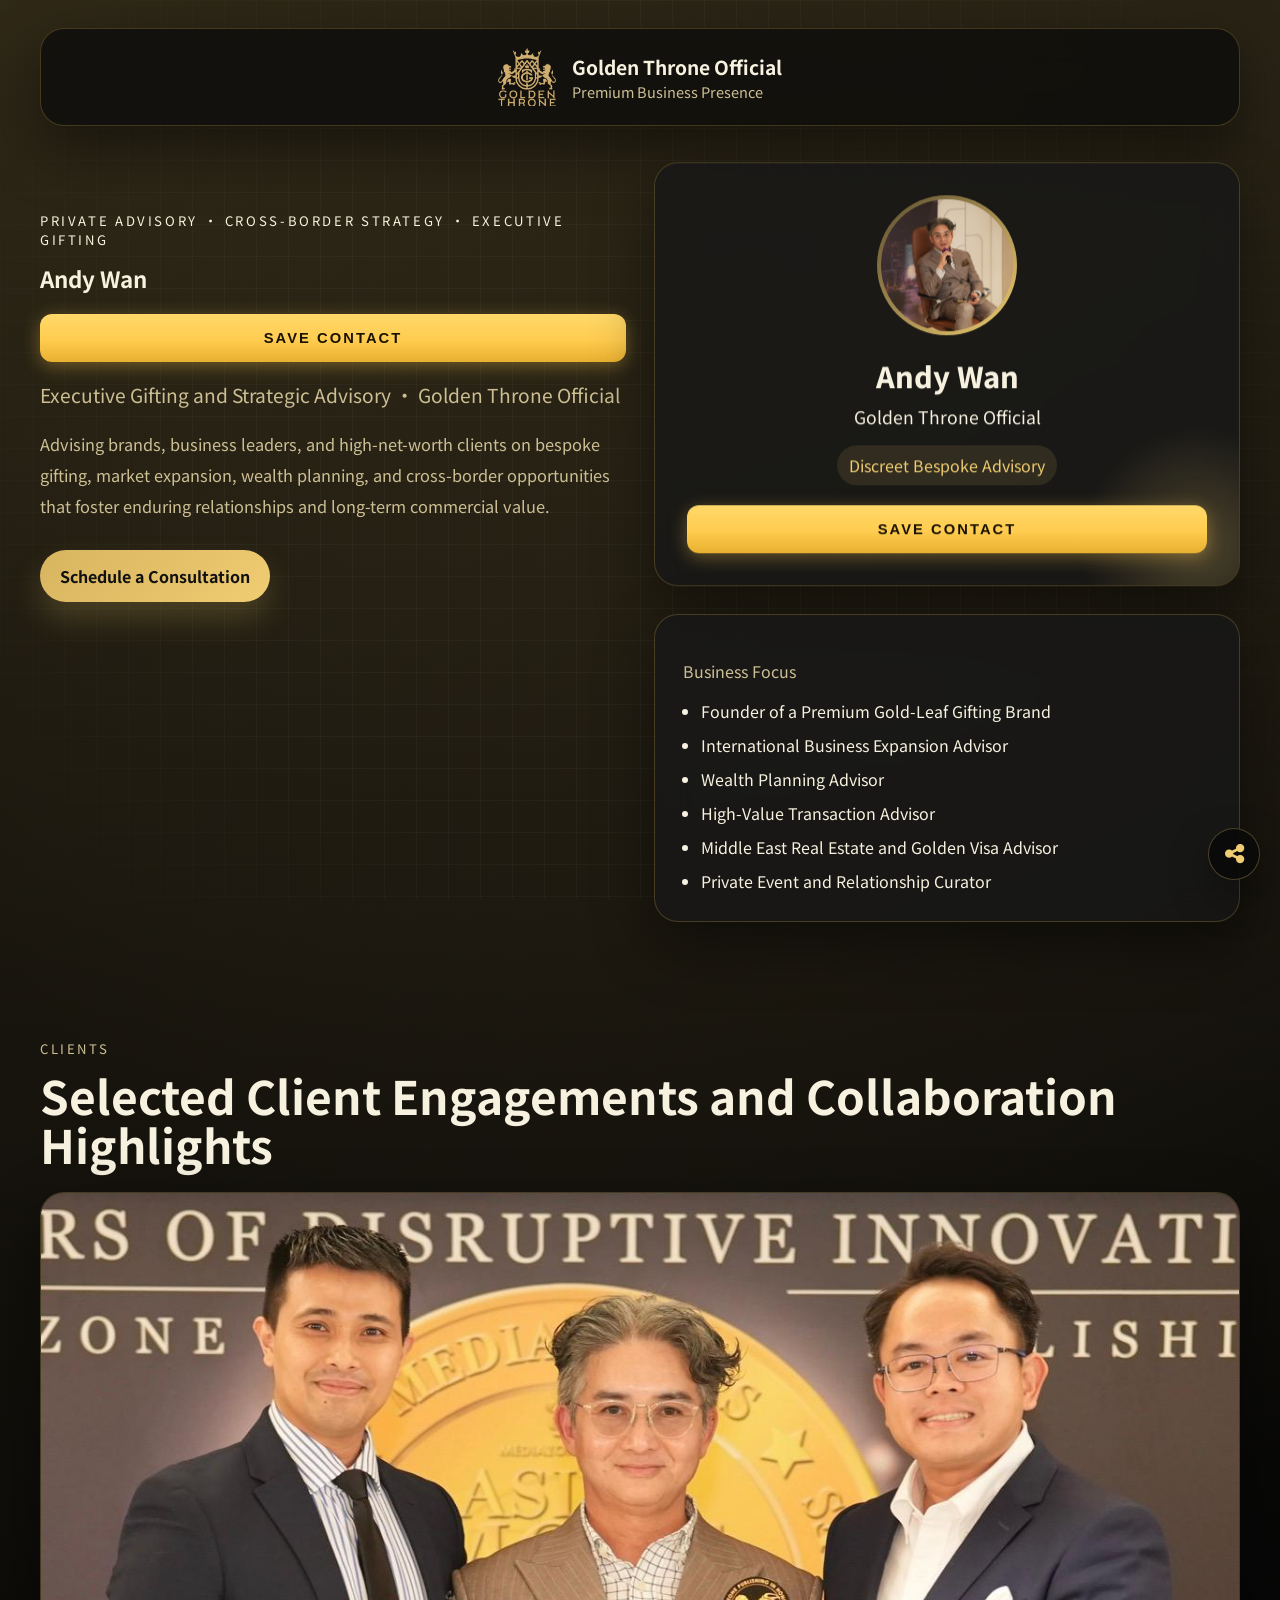
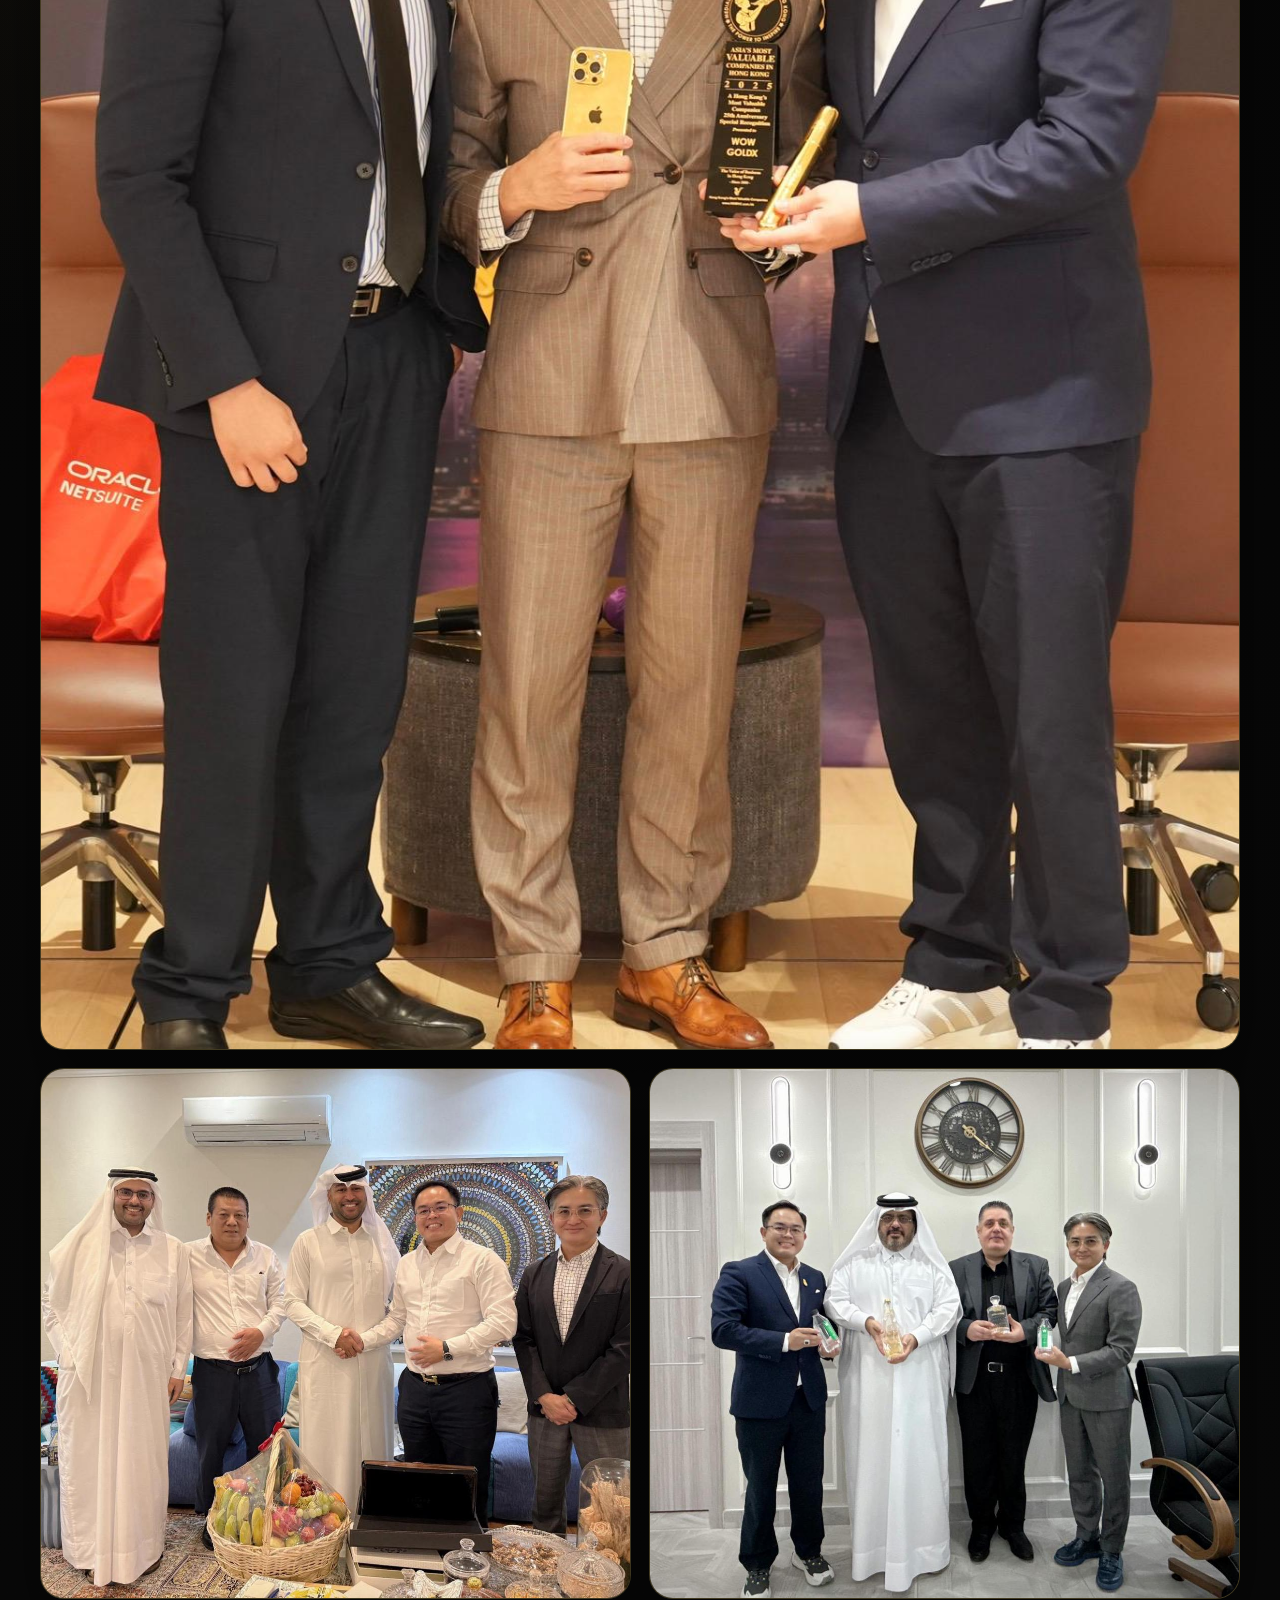
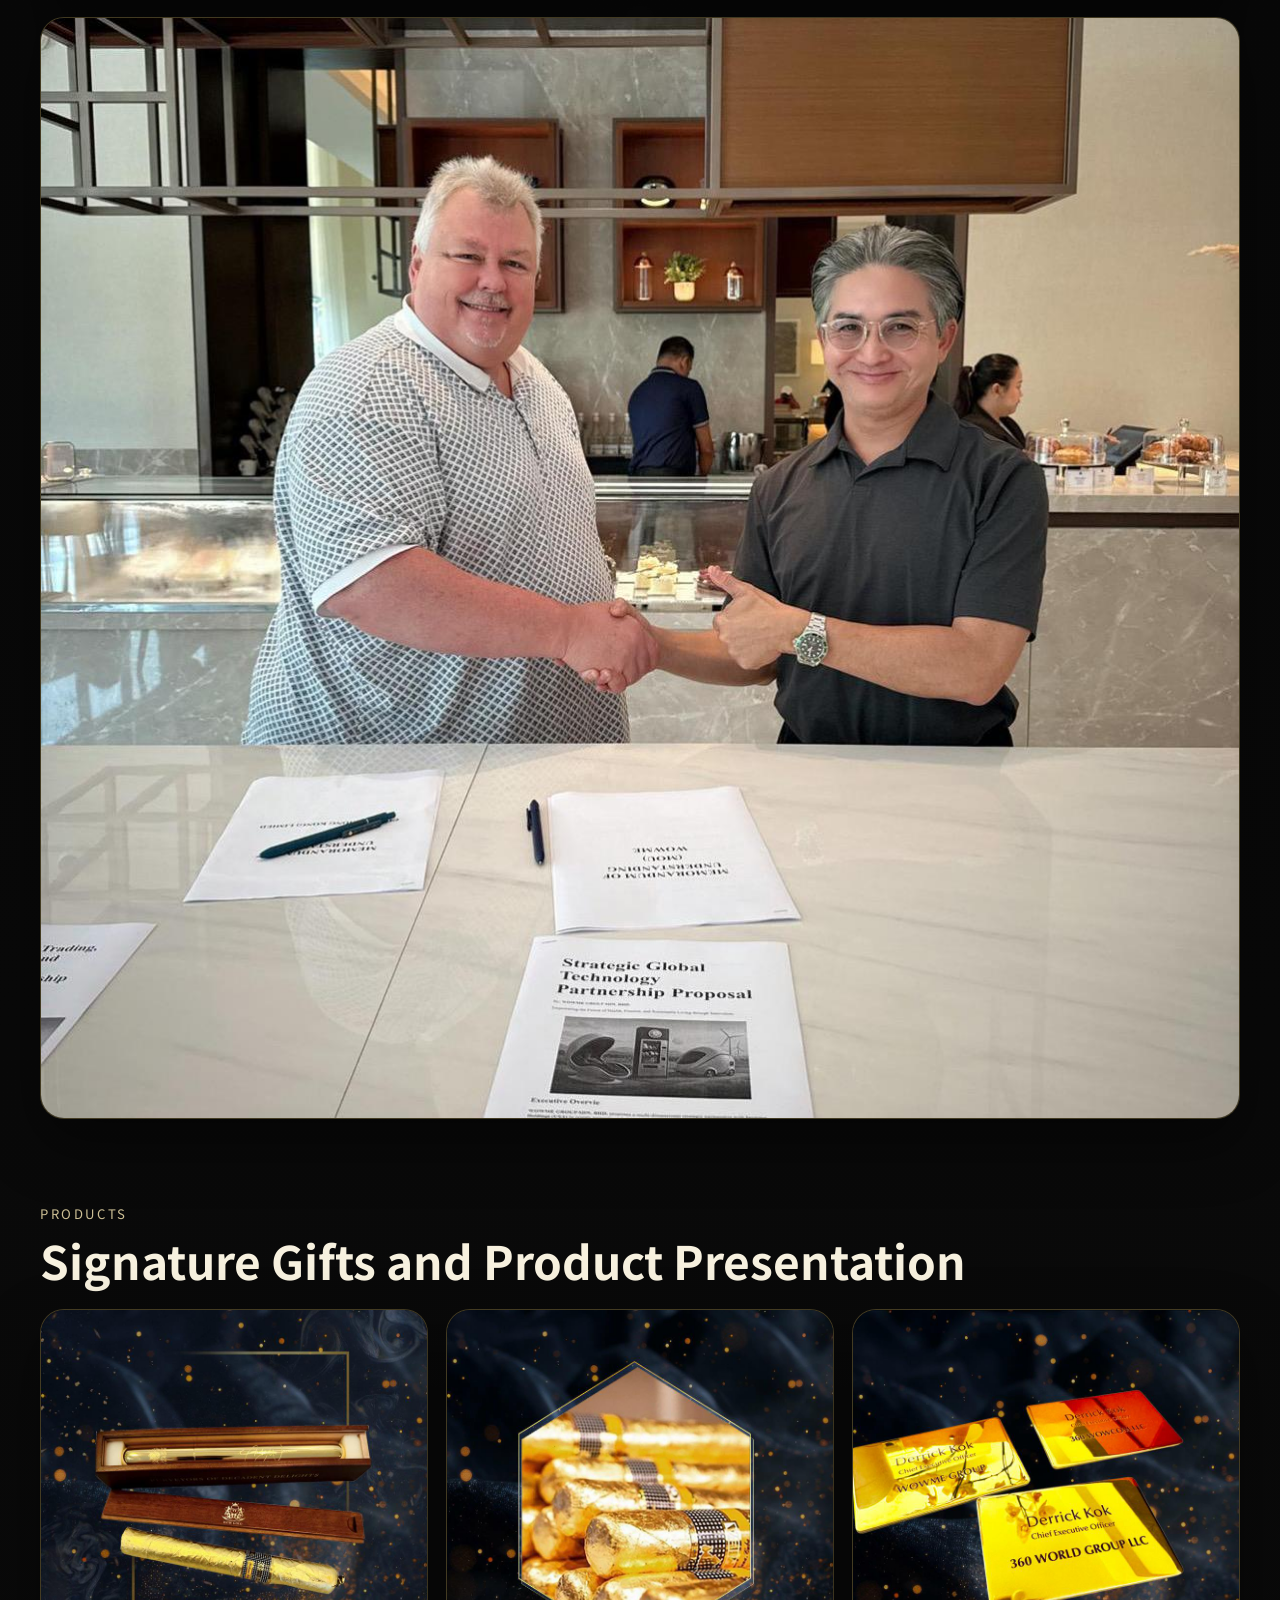
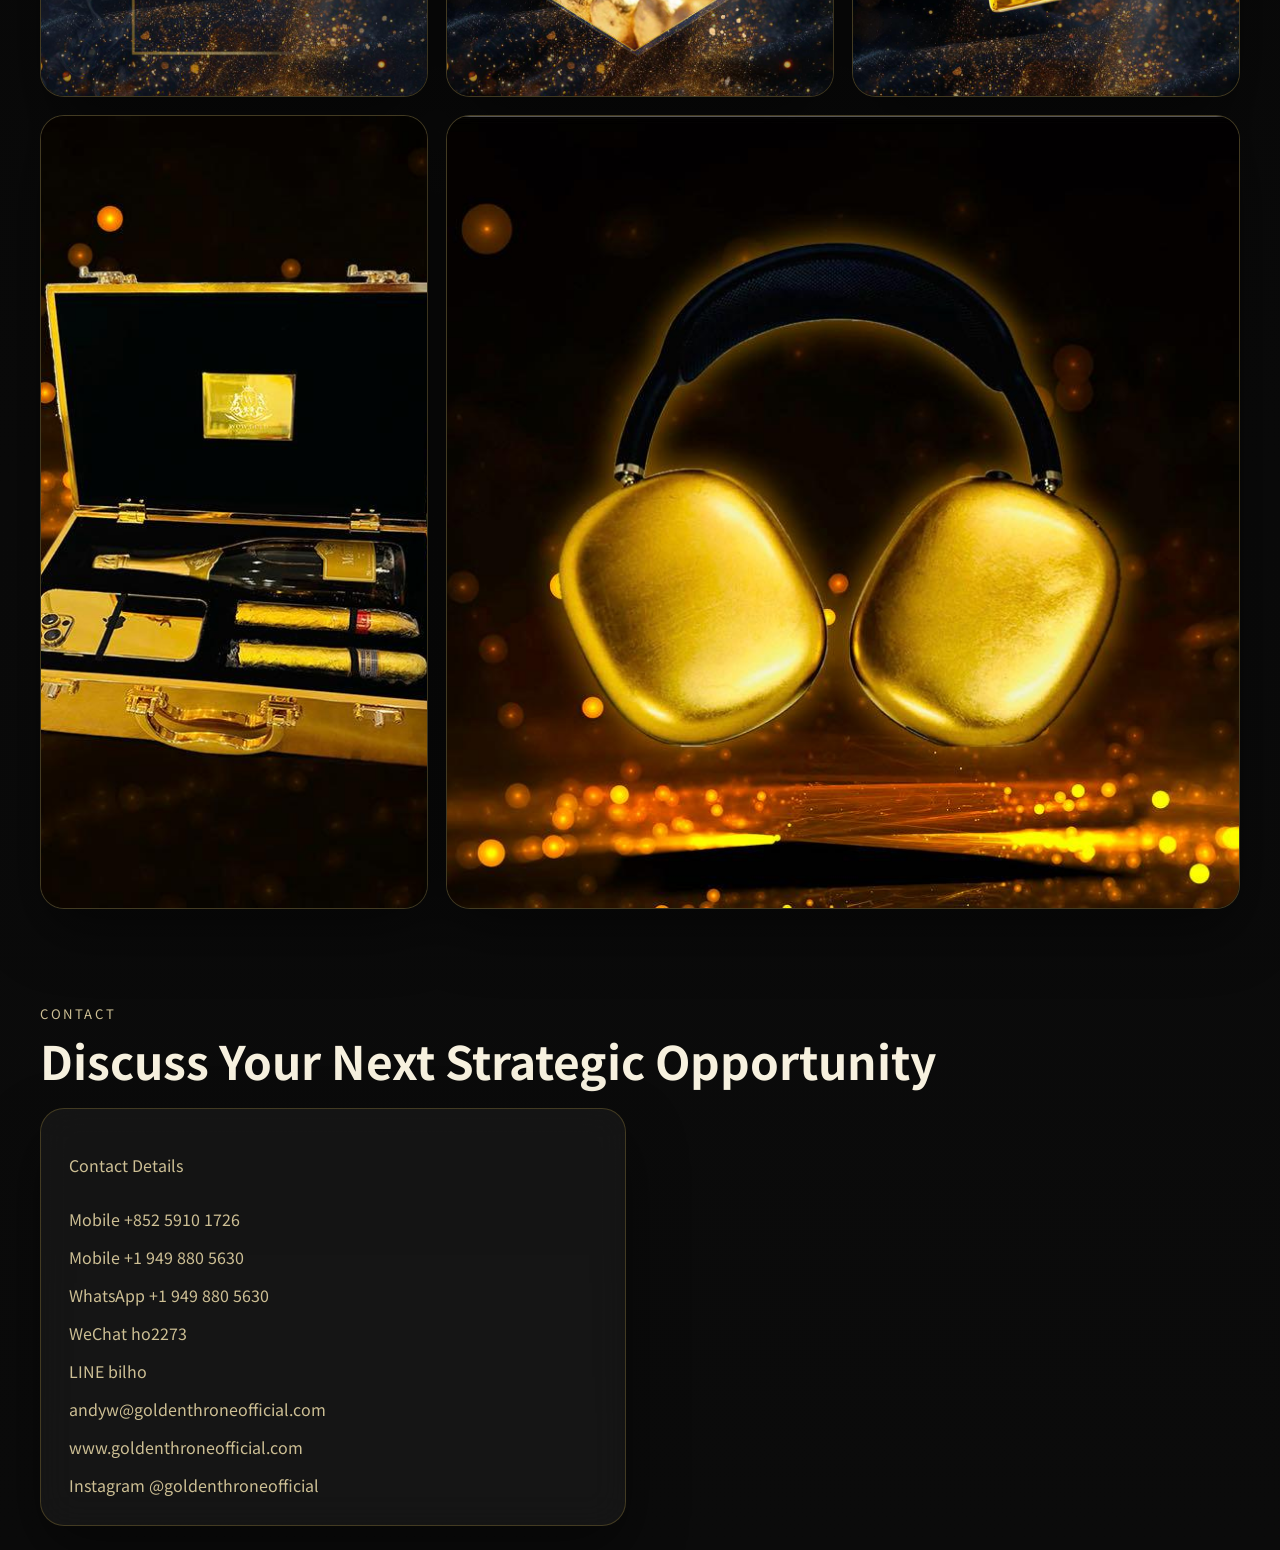
==== commit cc7ab0f5: "Fix mobile save button visibility and bright yellow styling" ====
--- a/index.html
+++ b/index.html
@@ -28,6 +28,7 @@
         <div class="hero-copy reveal">
           <p class="eyebrow">Private Advisory · Cross-Border Strategy · Executive Gifting</p>
           <h1>Andy Wan</h1>
+          <a href="andy-wan.vcf" class="btn-save hero-save-top" download="Andy-Wan.vcf">SAVE CONTACT</a>
           <p class="hero-role">Executive Gifting and Strategic Advisory · Golden Throne Official</p>
           <p class="hero-description">
             Advising brands, business leaders, and high-net-worth clients on bespoke gifting, market expansion, wealth planning, and cross-border opportunities that foster enduring relationships and long-term commercial value.
--- a/styles.css
+++ b/styles.css
@@ -338,12 +338,13 @@
   padding: 16px 24px;
   background: linear-gradient(180deg, #ffd86a 0%, #ffcc4f 55%, #e8b030 100%);
   color: #1a1200;
-  font-family: 'Noto Sans TC', sans-serif;
+  font-family: "Inter", sans-serif;
   font-size: 0.92rem;
   font-weight: 700;
   letter-spacing: 0.14em;
   text-decoration: none;
   text-align: center;
+  text-transform: uppercase;
   border: none;
   border-radius: 12px;
   cursor: pointer;
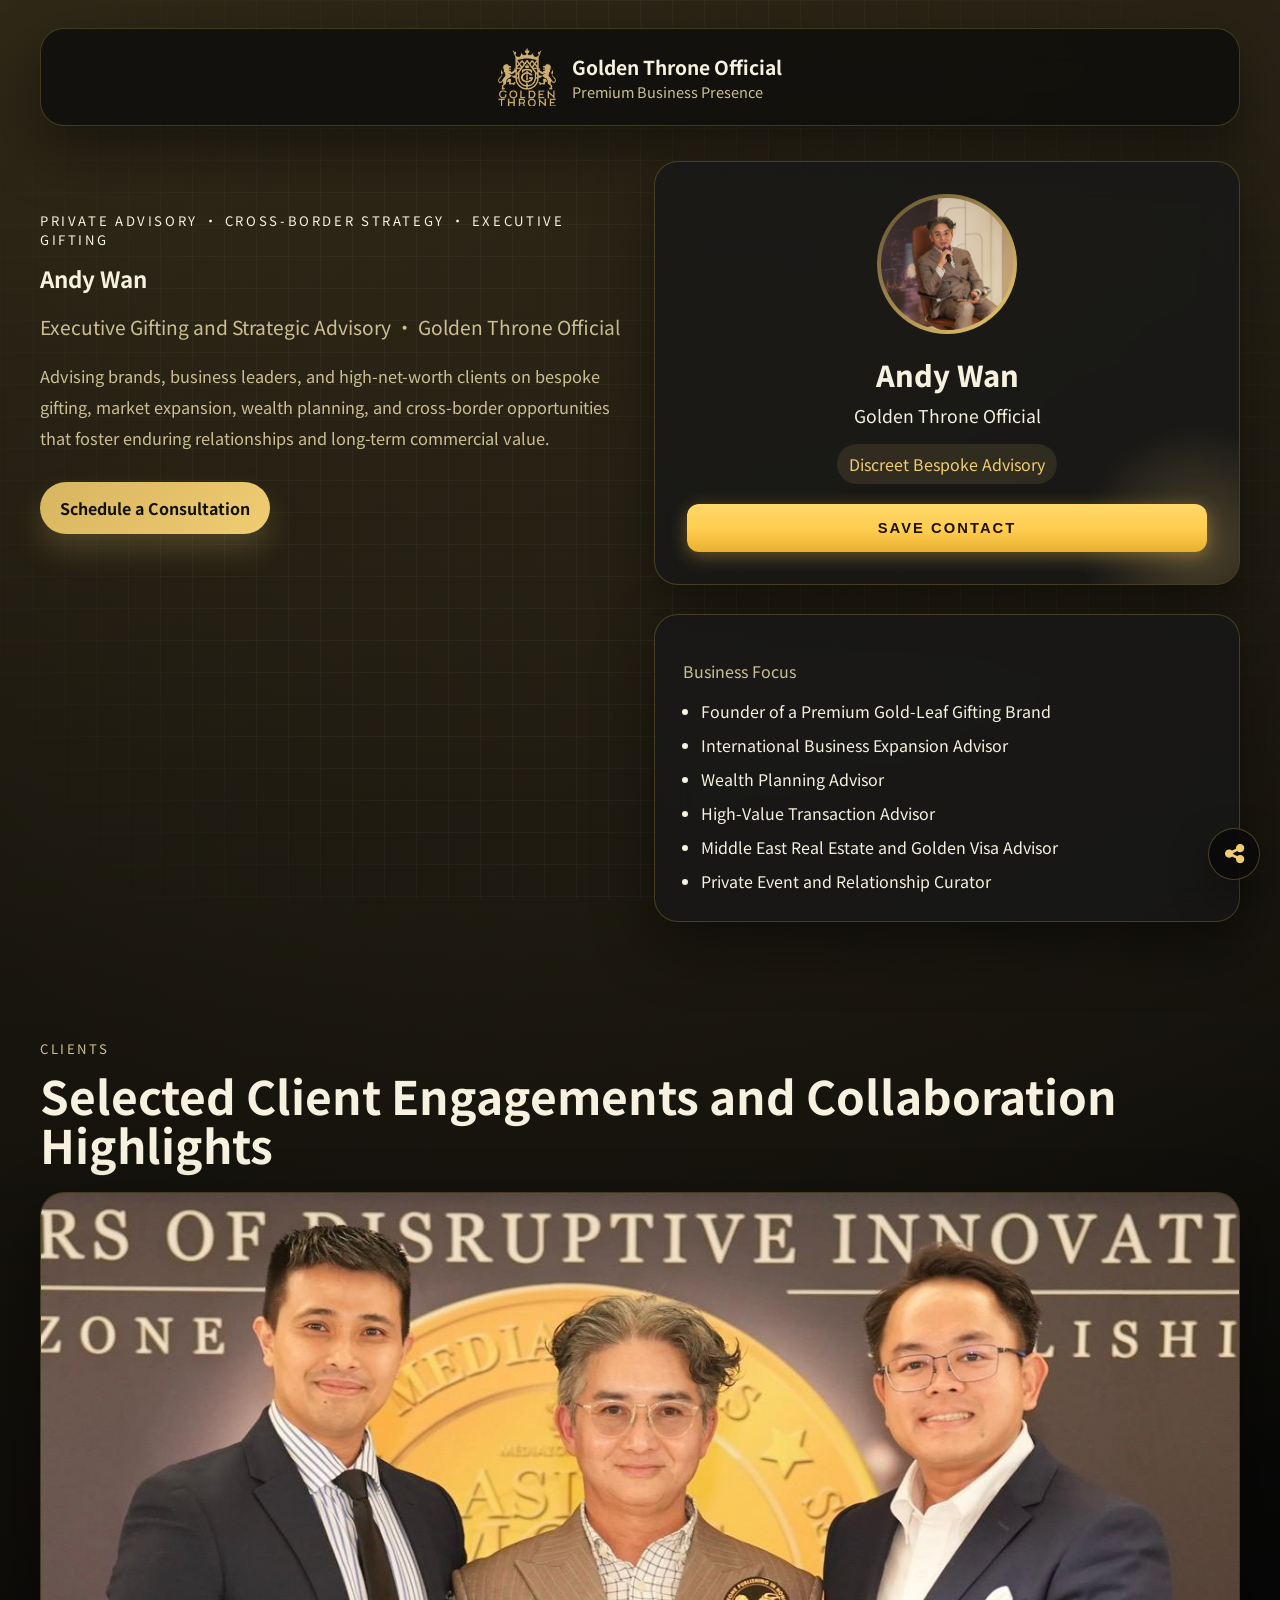
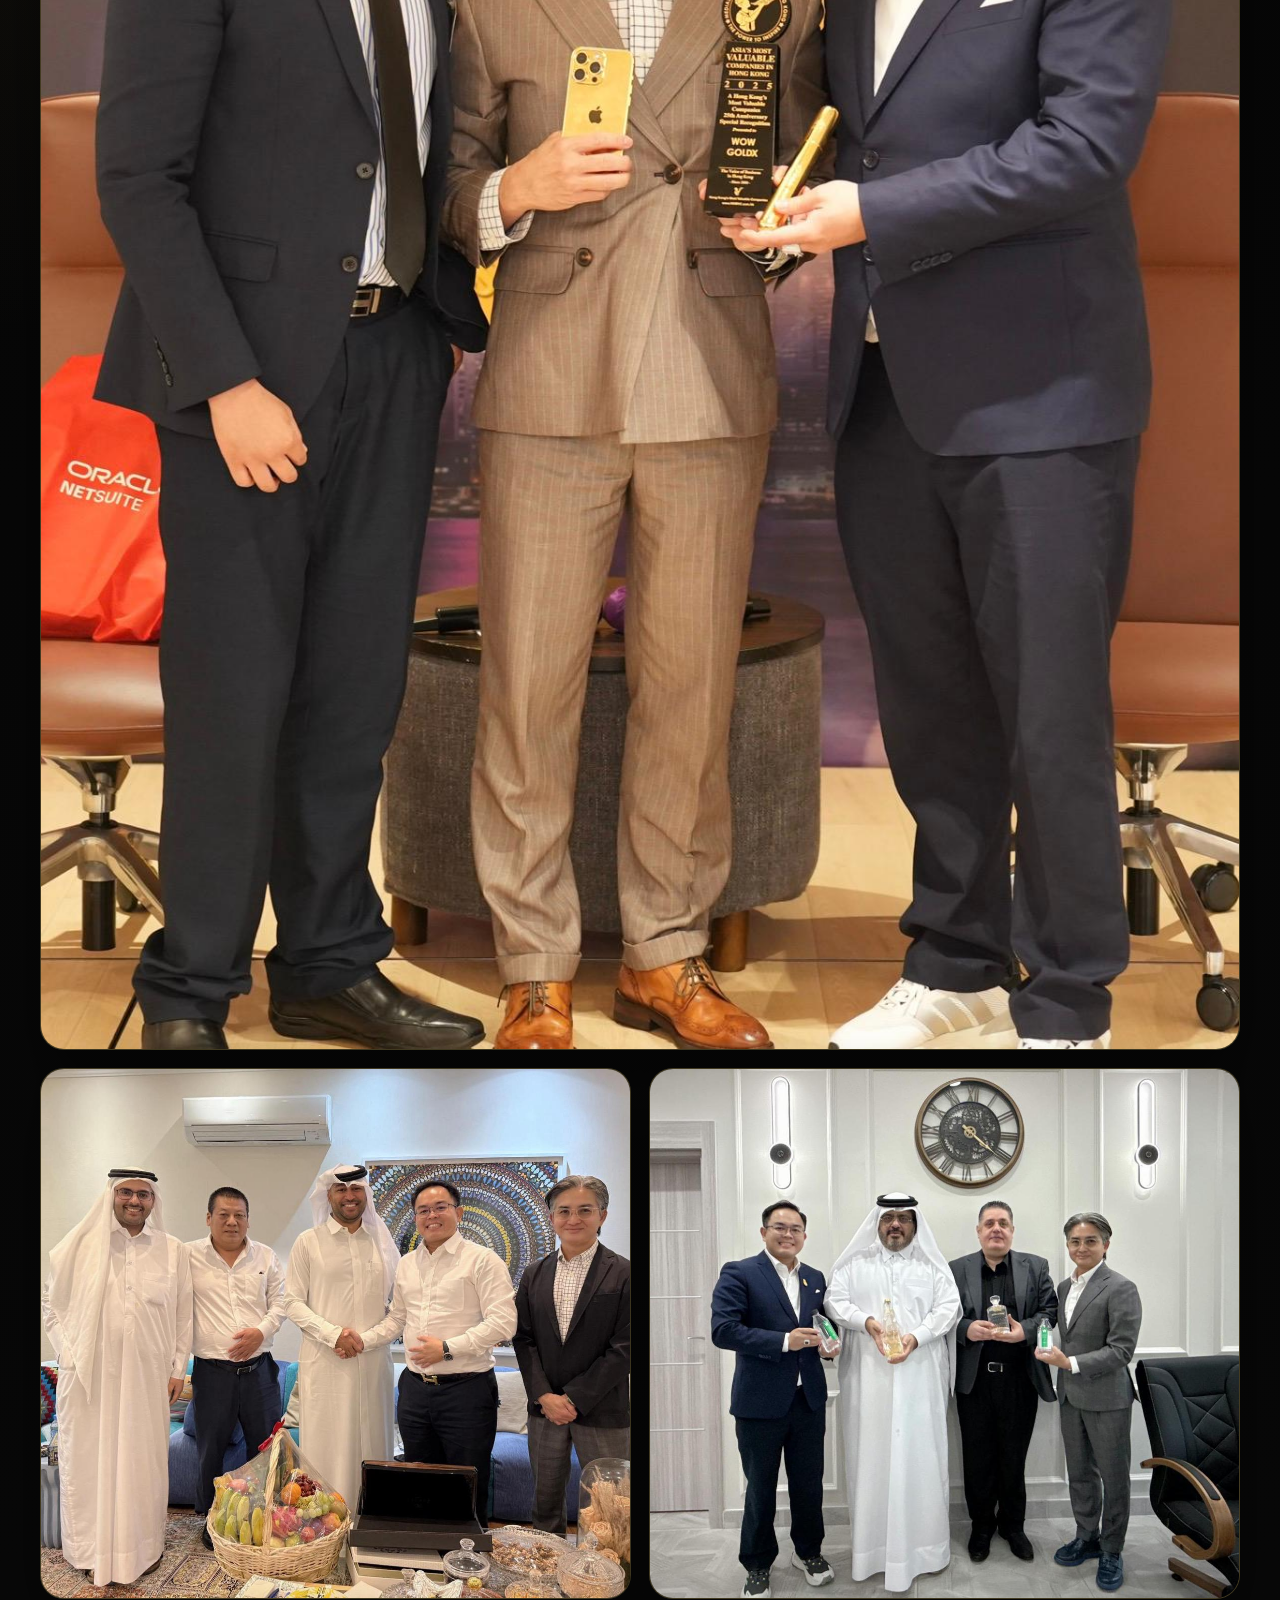
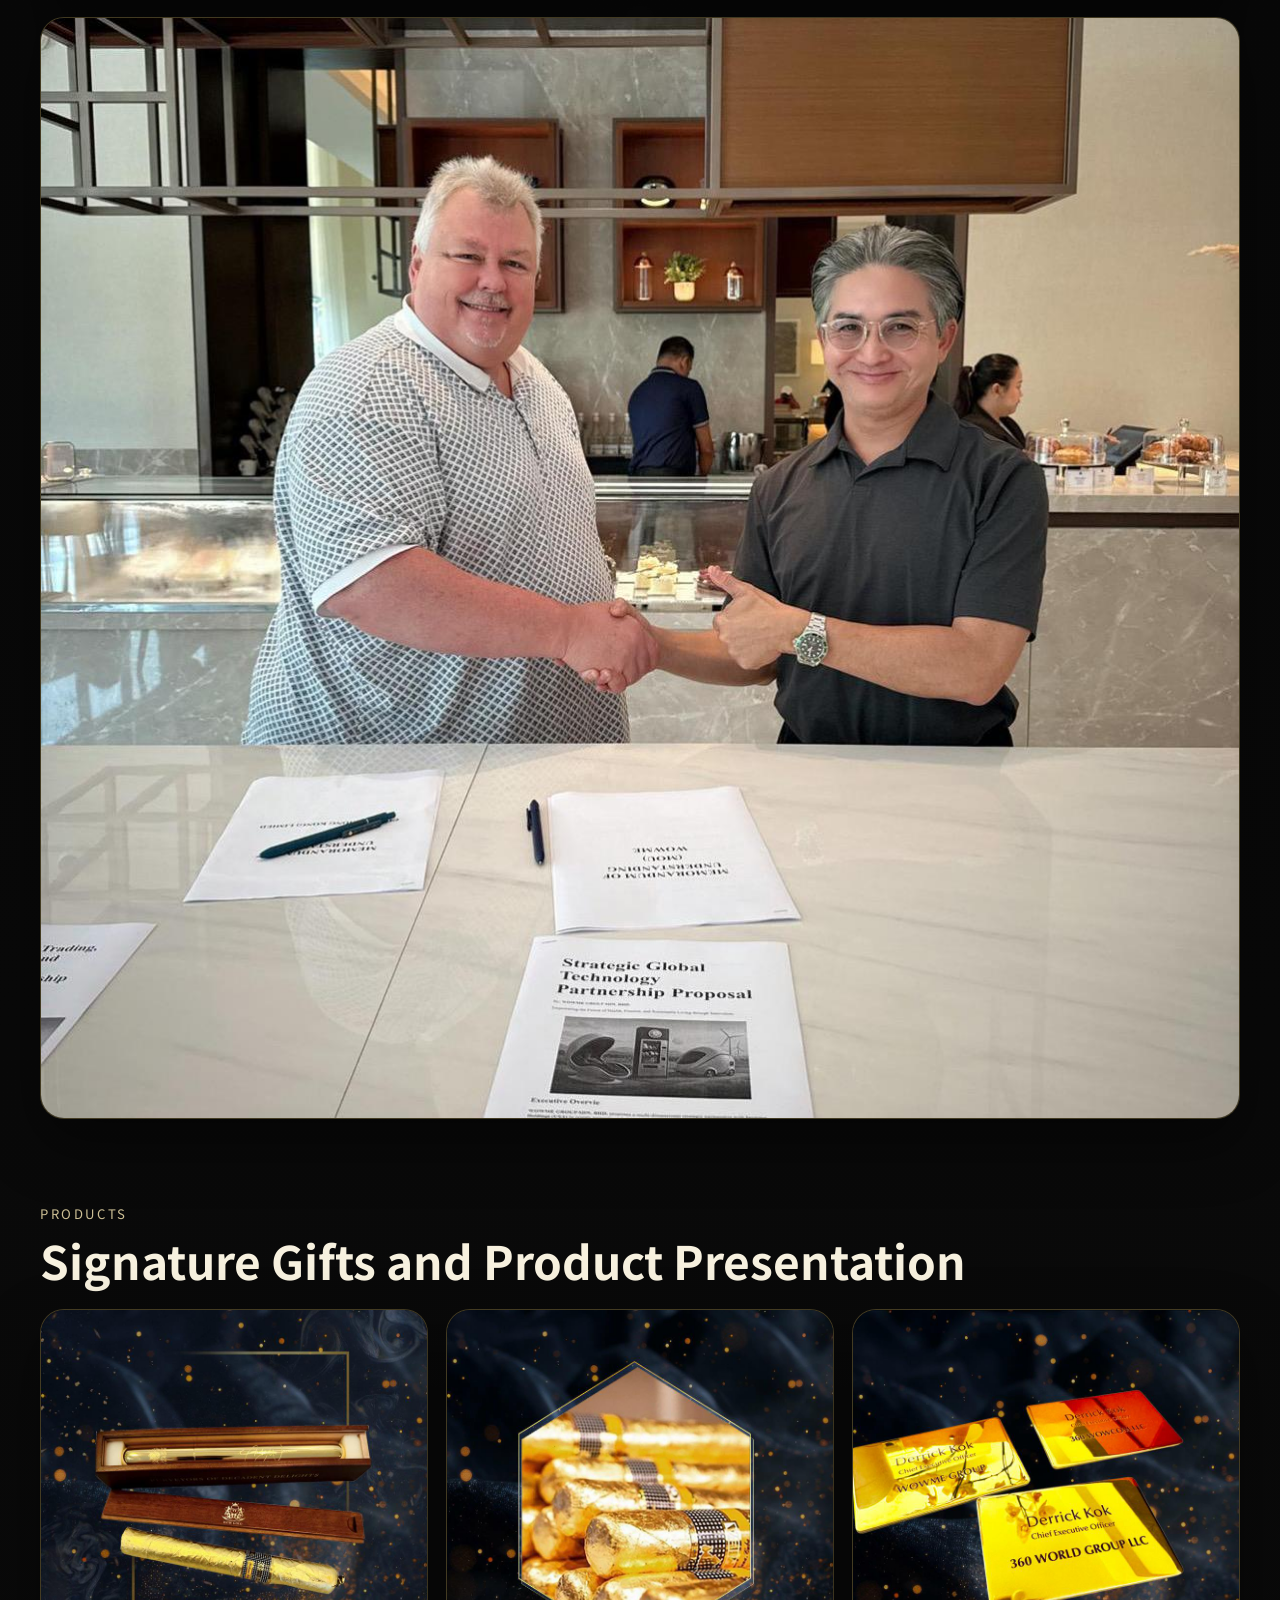
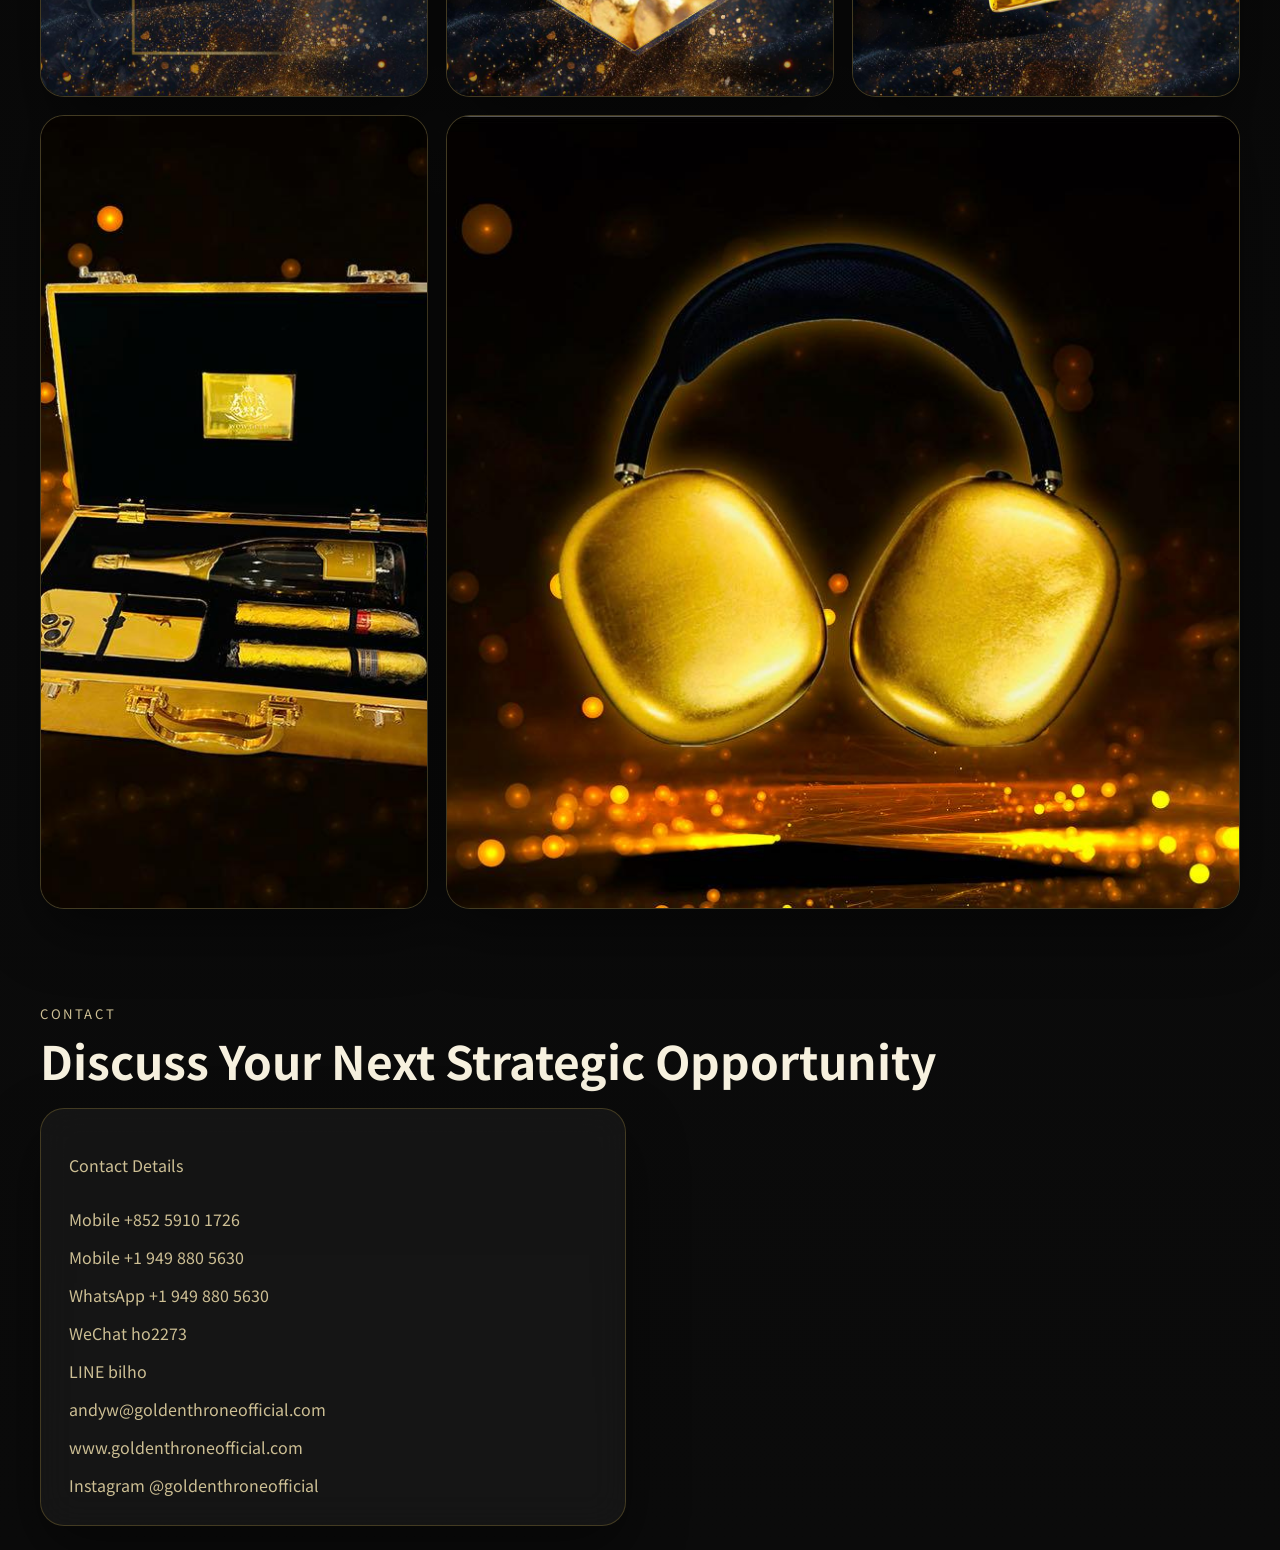
==== commit 3fe59171: "Fix reveal hiding save button; move Andy save above fold; cache bust CSS" ====
--- a/index.html
+++ b/index.html
@@ -9,7 +9,7 @@
   <link rel="preconnect" href="https://fonts.gstatic.com" crossorigin />
   <link href="https://fonts.googleapis.com/css2?family=Noto+Sans+TC:wght@400;500;600;700;800&family=Playfair+Display:wght@600;700;800&display=swap" rel="stylesheet" />
   <link rel="stylesheet" href="https://cdnjs.cloudflare.com/ajax/libs/font-awesome/6.7.2/css/all.min.css" integrity="sha512-Evv84Mr4kqVGRNSgIGL/F/aIDqQb7xQ2vcrdIwxfjThSH8CSR7PBEakCr51Ck+w+/U6swU2Im1vVX0SVk9ABhg==" crossorigin="anonymous" referrerpolicy="no-referrer" />
-  <link rel="stylesheet" href="styles.css" />
+  <link rel="stylesheet" href="styles.css?v=20260711c" />
 </head>
 <body>
   <div class="page-shell">
@@ -24,11 +24,12 @@
         </div>
       </nav>
 
+      <a href="andy-wan.vcf" class="btn-save hero-save-top" download="Andy-Wan.vcf">SAVE CONTACT</a>
+
       <div class="hero-grid">
-        <div class="hero-copy reveal">
+        <div class="hero-copy">
           <p class="eyebrow">Private Advisory · Cross-Border Strategy · Executive Gifting</p>
           <h1>Andy Wan</h1>
-          <a href="andy-wan.vcf" class="btn-save hero-save-top" download="Andy-Wan.vcf">SAVE CONTACT</a>
           <p class="hero-role">Executive Gifting and Strategic Advisory · Golden Throne Official</p>
           <p class="hero-description">
             Advising brands, business leaders, and high-net-worth clients on bespoke gifting, market expansion, wealth planning, and cross-border opportunities that foster enduring relationships and long-term commercial value.
@@ -39,7 +40,7 @@
           </div>
         </div>
 
-        <div class="hero-visual reveal">
+        <div class="hero-visual">
           <div class="portrait-card floating-card">
             <div class="portrait-ring">
               <img class="portrait-avatar-image" src="img/goldenthrone-profilepic.jpeg" alt="Andy profile photo" />
--- a/styles.css
+++ b/styles.css
@@ -336,8 +336,8 @@
   width: 100%;
   margin-top: 20px;
   padding: 16px 24px;
-  background: linear-gradient(180deg, #ffd86a 0%, #ffcc4f 55%, #e8b030 100%);
-  color: #1a1200;
+  background: linear-gradient(180deg, #ffd86a 0%, #ffcc4f 55%, #e8b030 100%) !important;
+  color: #1a1200 !important;
   font-family: "Inter", sans-serif;
   font-size: 0.92rem;
   font-weight: 700;
@@ -361,6 +361,11 @@
 
 .btn-save:active {
   transform: translateY(0);
+}
+
+.hero-save-top {
+  display: none;
+  margin: 18px 0 8px;
 }
 
 .highlight-panel {
@@ -749,6 +754,35 @@
     flex-direction: column;
   }
 
+  .hero-save-top {
+    display: block;
+    order: 1;
+  }
+
+  .hero-copy h1 {
+    order: 0;
+  }
+
+  .hero-copy .eyebrow {
+    order: 0;
+  }
+
+  .hero-role {
+    order: 2;
+  }
+
+  .hero-description {
+    order: 3;
+  }
+
+  .hero-actions {
+    order: 4;
+  }
+
+  .portrait-card > .btn-save {
+    display: none;
+  }
+
   .hero-copy {
     display: flex;
     flex-direction: column;
